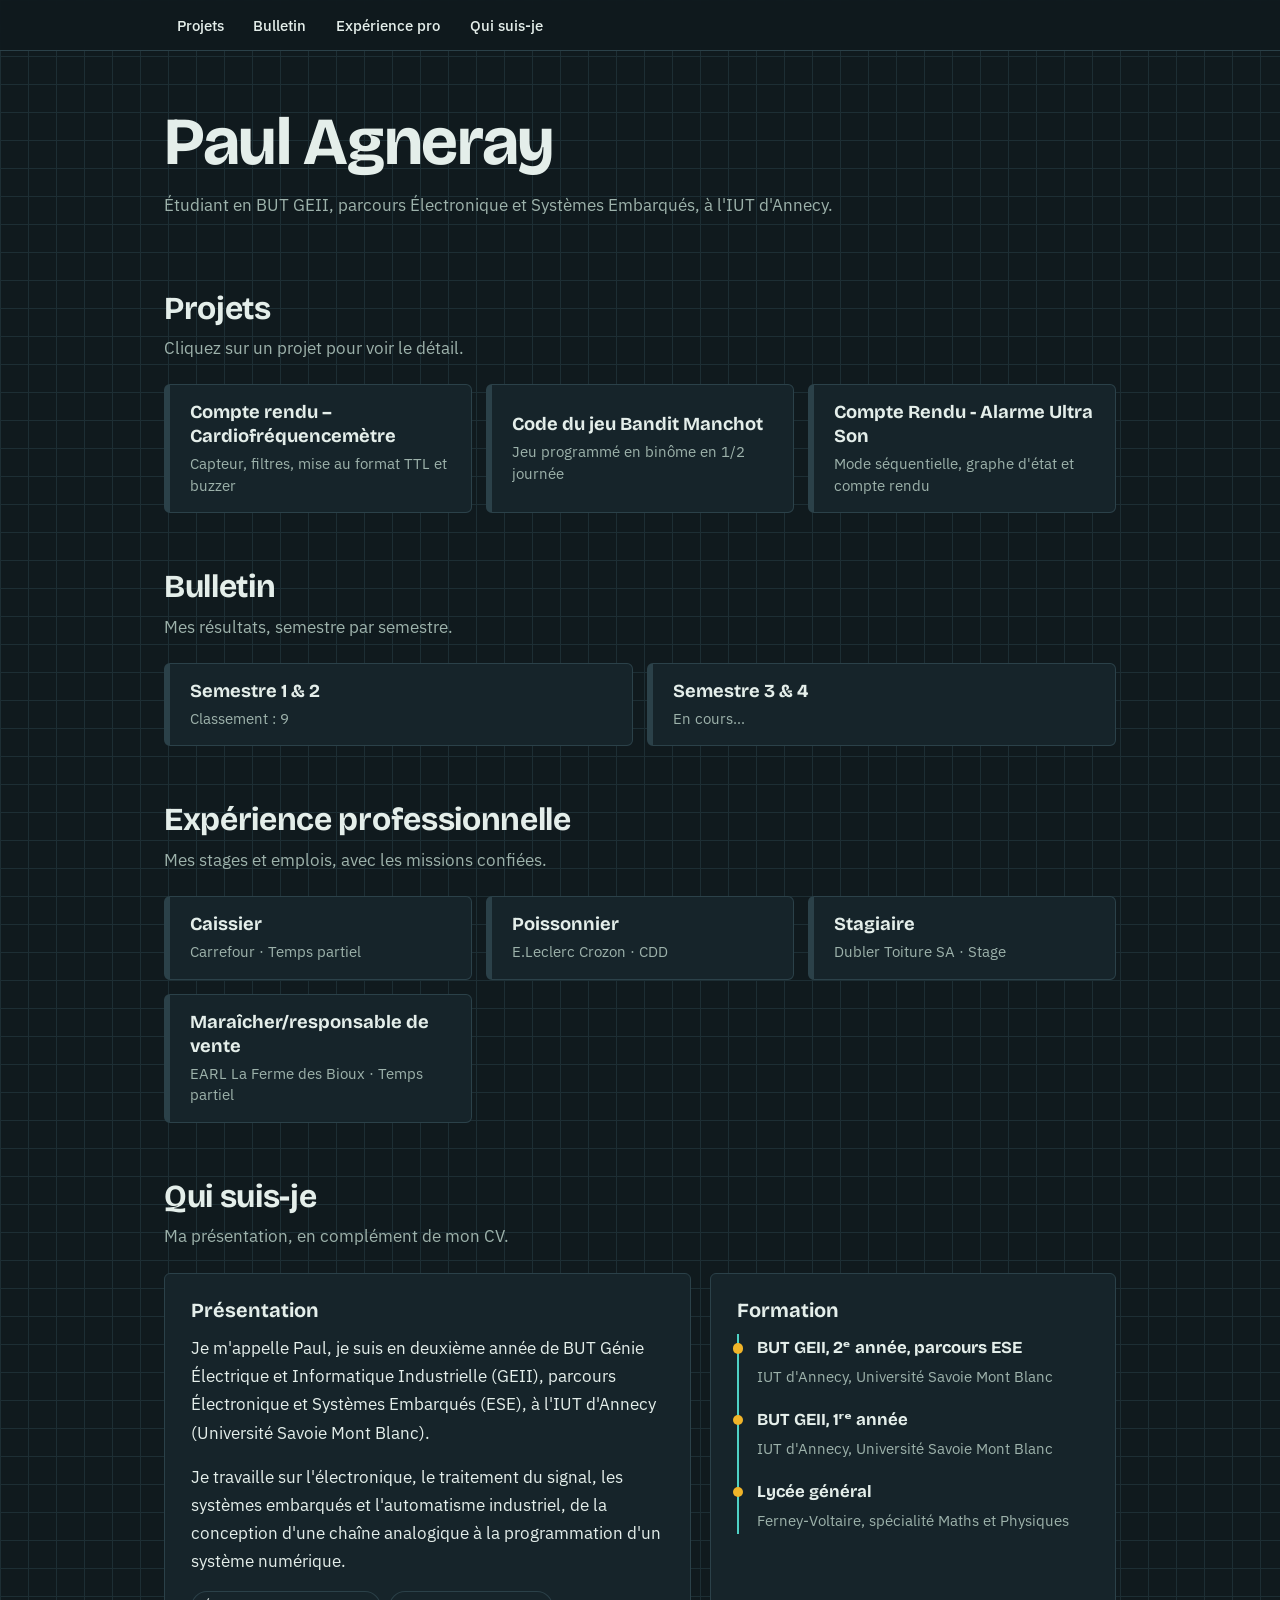
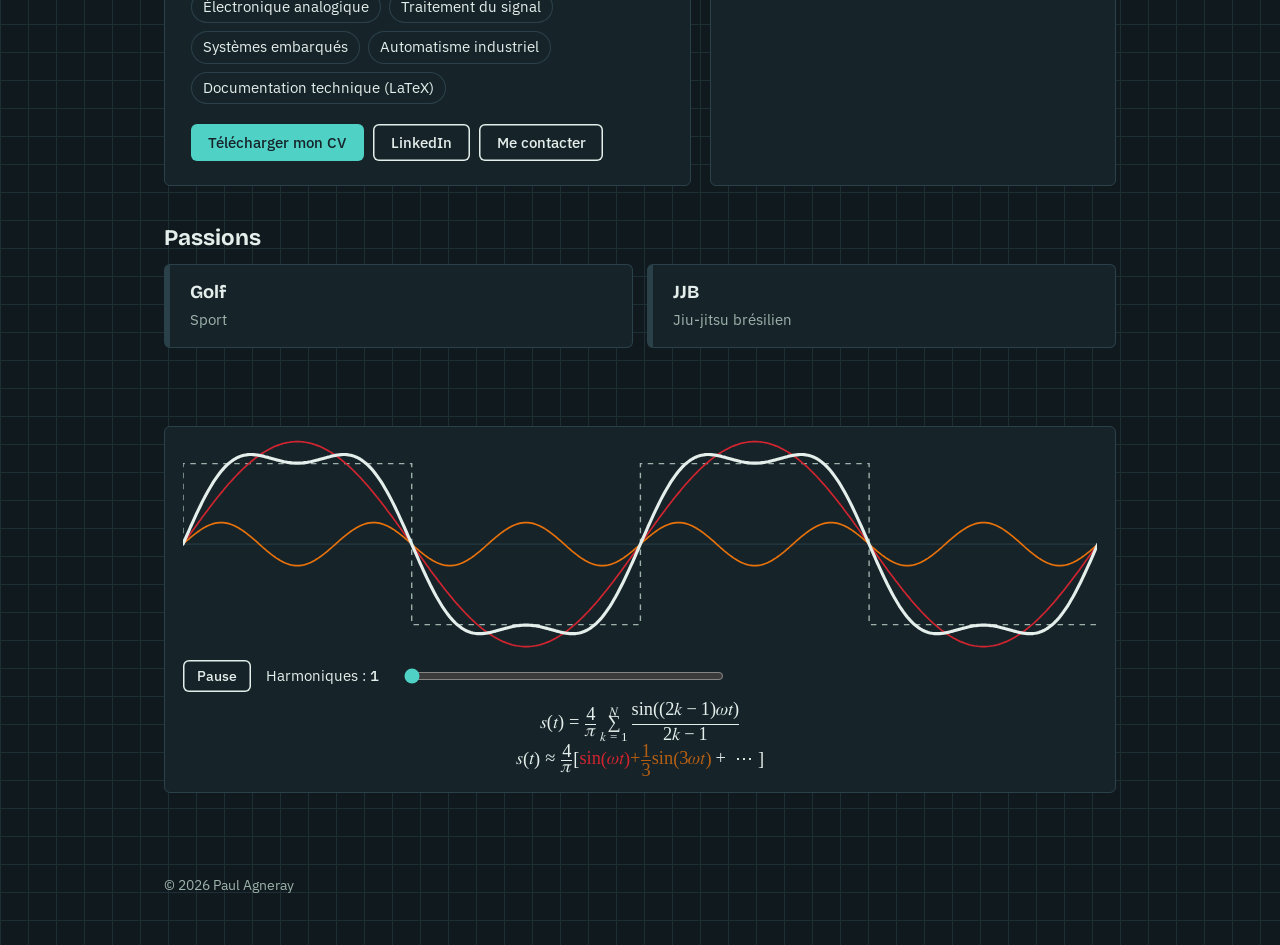
==== index.html @ c21e946a "Update index.html" ====
<!DOCTYPE html>
<html lang="fr">
<head>
<meta charset="utf-8">
<meta name="viewport" content="width=device-width, initial-scale=1">
<title>Paul Agneray – Portfolio</title>
<link rel="preconnect" href="https://fonts.googleapis.com">
<link rel="preconnect" href="https://fonts.gstatic.com" crossorigin>
<link href="https://fonts.googleapis.com/css2?family=Bricolage+Grotesque:wght@500;700&family=IBM+Plex+Sans:wght@400;500&display=swap" rel="stylesheet">
<script>
/* Si un fichier du site ne se charge pas, un message l'indique en haut de la page */
(function () {
  const problemes = [];
  function afficher() {
    if (!document.body) { document.addEventListener("DOMContentLoaded", afficher); return; }
    let b = document.getElementById("diagnostic");
    if (!b) {
      b = document.createElement("div");
      b.id = "diagnostic";
      b.setAttribute("role", "alert");
      b.style.cssText = "padding:12px 16px;background:#fff3cd;color:#5c4400;border-bottom:2px solid #d9950b;font:15px/1.5 system-ui,sans-serif;";
      document.body.insertBefore(b, document.body.firstChild);
    }
    b.textContent = "";
    const t = document.createElement("strong");
    t.textContent = "Le site n'a pas pu se charger correctement.";
    b.appendChild(t);
    problemes.filter(function (p, i) { return problemes.indexOf(p) === i; }).forEach(function (p) {
      const l = document.createElement("div"); l.textContent = "• " + p; b.appendChild(l);
    });
    const c = document.createElement("div");
    c.textContent = "Vérifie que ces fichiers sont bien dans le dépôt GitHub, au même endroit que index.html.";
    b.appendChild(c);
  }
  window.addEventListener("error", function (e) {
    const el = e.target;
    if (el && el !== window && (el.src || el.href)) {
      const f = el.getAttribute("src") || el.getAttribute("href");
      if (/^https?:/.test(f)) return;   // fichier externe (polices Google) : on ignore
      problemes.push("fichier introuvable : " + f);
    } else if (e.message) problemes.push("erreur : " + e.message + (e.filename ? " (" + e.filename.split("/").slice(-2).join("/") + ")" : ""));
    afficher();
  }, true);
})();
</script>
<link rel="stylesheet" href="style.css">
</head>
<body>

<nav class="nav" aria-label="Navigation principale">
  <ul>
    <li><a href="#projets">Projets</a></li>
    <li><a href="#bulletin">Bulletin</a></li>
    <li><a href="#experience">Expérience pro</a></li>
    <li><a href="#about">Qui suis-je</a></li>
  </ul>
</nav>

<main>
  <header class="hero">
    <h1>Paul Agneray</h1>
    <p>Étudiant en BUT GEII, parcours Électronique et Systèmes Embarqués, à l'IUT d'Annecy.</p>
  </header>
  
  <section id="projets" aria-labelledby="t-projets">
    <h2 id="t-projets">Projets</h2>
    <p class="intro">Cliquez sur un projet pour voir le détail.</p>
    <div class="choices" data-key="projets"></div>
    <div class="detail" hidden></div>
  </section>

  <section id="bulletin" aria-labelledby="t-bulletin">
    <h2 id="t-bulletin">Bulletin</h2>
    <p class="intro">Mes résultats, semestre par semestre.</p>
    <div class="choices" data-key="bulletin"></div>
    <div class="detail" hidden></div>
  </section>

  <section id="experience" aria-labelledby="t-experience">
    <h2 id="t-experience">Expérience professionnelle</h2>
    <p class="intro">Mes stages et emplois, avec les missions confiées.</p>
    <div class="choices" data-key="experience"></div>
    <div class="detail" hidden></div>
  </section>

  <section id="about" aria-labelledby="t-about">
    <h2 id="t-about">Qui suis-je</h2>
    <p class="intro">Ma présentation, en complément de mon CV.</p>
    <div class="about">
      <div class="card">
        <h3>Présentation</h3>
        <!-- ✏️ À personnaliser -->
        <p>Je m'appelle Paul, je suis en deuxième année de BUT Génie Électrique et Informatique Industrielle (GEII), parcours Électronique et Systèmes Embarqués (ESE), à l'IUT d'Annecy (Université Savoie Mont Blanc).</p>
        <p>Je travaille sur l'électronique, le traitement du signal, les systèmes embarqués et l'automatisme industriel, de la conception d'une chaîne analogique à la programmation d'un système numérique.</p>
        <ul class="chips" aria-label="Compétences">
          <li>Électronique analogique</li>
          <li>Traitement du signal</li>
          <li>Systèmes embarqués</li>
          <li>Automatisme industriel</li>
          <li>Documentation technique (LaTeX)</li>
        </ul>
        <div class="links">
          <a class="btn" href="cv.pdf" download>Télécharger mon CV</a>
          <!-- ✏️ Remplace par l'adresse de ton profil LinkedIn -->
          <a class="btn alt" href="https://www.linkedin.com/in/" target="_blank" rel="noopener">LinkedIn</a>
          <button type="button" class="btn alt" id="copier-mail" data-mail="Paul.Agneray@etu.univ-savoie.fr" title="Copier mon adresse e-mail">Me contacter</button>
        </div>
      </div>
      <div class="card">
        <h3>Formation</h3>
        <ol class="timeline">
          <li><b>BUT GEII, 2ᵉ année, parcours ESE</b><small>IUT d'Annecy, Université Savoie Mont Blanc</small></li>
          <li><b>BUT GEII, 1ʳᵉ année</b><small>IUT d'Annecy, Université Savoie Mont Blanc</small></li>
          <li><b>Lycée général</b><small>Ferney-Voltaire, spécialité Maths et Physiques</small></li>
          <!-- ✏️ Ajoute ici ton parcours avant le BUT (bac, etc.) -->
        </ol>
      </div>
    </div>

    <h3 class="sous-titre">Passions</h3>
    <div class="choices" data-key="passions"></div>
    <div class="detail" hidden></div>
  </section>

 <section aria-label="Signal carré">
   </section>
    <!-- Signal carré reconstruit par une série de Fourier : chaque harmonique a sa couleur -->
    <figure class="fourier">
      <svg id="f-svg" viewBox="0 14 1000 232" role="img" aria-label="Somme de sinusoïdes impaires qui tend vers un signal carré">
        <line class="f-zero" x1="0" y1="130" x2="1000" y2="130"/>
        <path class="f-carre" d="M0,130 V42 H250 V218 H500 V42 H750 V218 H1000"/>
        <g id="f-harm"></g>
        <path id="f-somme" class="f-somme"/>
      </svg>

      <div class="f-controls">
        <button type="button" id="f-play" class="btn alt mini">Pause</button>
        <label for="f-n">Harmoniques&nbsp;: <output id="f-nout">1</output></label>
        <input type="range" id="f-n" min="1" max="9" step="1" value="1">
      </div>

      <div class="f-formule">
        <math display="block">
          <mrow>
            <mi>s</mi><mo>(</mo><mi>t</mi><mo>)</mo><mo>=</mo>
            <mfrac><mn>4</mn><mi>π</mi></mfrac>
            <munderover><mo>∑</mo><mrow><mi>k</mi><mo>=</mo><mn>1</mn></mrow><mi>N</mi></munderover>
            <mfrac>
              <mrow><mi>sin</mi><mo>(</mo><mo>(</mo><mn>2</mn><mi>k</mi><mo>−</mo><mn>1</mn><mo>)</mo><mi>ω</mi><mi>t</mi><mo>)</mo></mrow>
              <mrow><mn>2</mn><mi>k</mi><mo>−</mo><mn>1</mn></mrow>
            </mfrac>
          </mrow>
        </math>
        <math display="block" id="f-termes"></math>
      </div>

    </figure>
</main>
  


<footer>© <span id="year"></span> Paul Agneray</footer>
<!-- Les textes sont dans contenu.js, l'apparence dans style.css -->
<script src="code-jeu.js"></script>
<script src="outils.js"></script>
<script src="jeu.js"></script>
<script src="contenu.js"></script>
<script src="site.js"></script>
<script src="fourier.js"></script>
</body>
</html>
---- style.css ----
:root {
  --paper: #101a1e;
  --panel: #16242a;
  --ink: #e4eeea;
  --ink-soft: #9db2ab;
  --grid: #1d2e34;
  --trace: #4fd1c5;
  --mark: #f0b429;
  --line: #2b4149;
    --head: "Bricolage Grotesque", "Trebuchet MS", system-ui, sans-serif;
    --body: "IBM Plex Sans", system-ui, -apple-system, "Segoe UI", sans-serif;
  }

  * { box-sizing: border-box; }
  html { scroll-behavior: smooth; scroll-padding-top: 4.5rem; }
  body {
    margin: 0;
    font: 400 1.0625rem/1.65 var(--body);
    color: var(--ink);
    background-color: var(--paper);
    /* papier millimétré */
    background-image:
      linear-gradient(var(--grid) 1px, transparent 1px),
      linear-gradient(90deg, var(--grid) 1px, transparent 1px);
    background-size: 28px 28px;
  }
  a { color: var(--trace); }
  :focus-visible { outline: 3px solid var(--mark); outline-offset: 3px; border-radius: 4px; }

  /* Navigation */
  .nav {
    position: sticky; top: 0; z-index: 10;
    background: color-mix(in srgb, var(--paper) 92%, transparent);
    backdrop-filter: blur(6px);
    border-bottom: 1px solid var(--line);
  }
  .nav ul {
    display: flex; gap: .25rem; flex-wrap: wrap;
    max-width: 62rem; margin: 0 auto; padding: .6rem 1.25rem;
    list-style: none;
  }
  .nav a {
    display: block; padding: .35rem .8rem; border-radius: 999px;
    font: 500 .95rem var(--body); color: var(--ink); text-decoration: none;
  }
  .nav a:hover { background: var(--panel); box-shadow: inset 0 0 0 1px var(--line); }

  main { max-width: 62rem; margin: 0 auto; padding: 0 1.25rem 5rem; }

  /* En-tête */
  .hero { padding: 3.5rem 0 1rem; }
  .hero h1 {
    margin: 0; font: 700 clamp(2.4rem, 7vw, 4.2rem)/1.05 var(--head); letter-spacing: -.02em;
  }
  .hero p { margin: .8rem 0 0; max-width: 55rem; color: var(--ink-soft); }

  /* Sections */
  section { padding-top: 3.5rem; }
  section > h2 { margin: 0 0 .4rem; font: 700 2rem/1.15 var(--head); letter-spacing: -.01em; }
  .intro { margin: 0 0 1.4rem; color: var(--ink-soft); max-width: 40rem; }

  /* Boutons de choix */
  .choices { display: grid; grid-template-columns: repeat(auto-fit, minmax(15rem, 1fr)); gap: .9rem; }
  .choice {
    all: unset; box-sizing: border-box; cursor: pointer;
    display: block; padding: 1rem 1.1rem 1rem 1.25rem;
    background: var(--panel); border: 1px solid var(--line); border-left: 6px solid var(--line);
    border-radius: 6px;
    transition: border-color .15s, transform .15s;
  }
  .choice:hover { border-left-color: var(--trace); }
  .choice[aria-expanded="true"] { border-left-color: var(--mark); border-color: var(--mark); }
  .choice:focus-visible { outline: 3px solid var(--mark); outline-offset: 3px; }
  .choice strong { display: block; font: 700 1.15rem/1.3 var(--head); }
  .choice span { display: block; margin-top: .25rem; font-size: .93rem; line-height: 1.45; color: var(--ink-soft); }

  /* Panneau de détail */
  .detail {
    margin-top: 1rem; padding: 1.5rem 1.6rem;
    background: var(--panel); border: 1px solid var(--line); border-radius: 6px;
    animation: open .2s ease-out;
  }
  .detail[hidden] { display: none; }
  .detail h3 { margin: 0 0 .2rem; font: 700 1.5rem/1.25 var(--head); }
  .detail .meta { margin: 0 0 1rem; color: var(--ink-soft); font-size: .95rem; }
  .detail p { margin: 0 0 1rem; max-width: 42rem; }
  .detail ul { margin: 0 0 1.2rem; padding-left: 1.2rem; max-width: 42rem; }
  .detail li { margin-bottom: .3rem; }
  .detail table { border-collapse: collapse; margin: 0 0 1.2rem; min-width: min(100%, 26rem); }
  .detail th, .detail td { text-align: left; padding: .45rem 1.2rem .45rem 0; border-bottom: 1px solid var(--line); }
  .detail th { font-weight: 500; }
  .empty { color: var(--ink-soft); font-size: .95rem; margin-top: .9rem; }
  @keyframes open { from { opacity: 0; } to { opacity: 1; } }

  .links { display: flex; flex-wrap: wrap; gap: .6rem; }
  .btn {
    display: inline-block; padding: .55rem 1.1rem; border-radius: 6px;
    background: var(--trace); color: var(--panel); font: 500 .95rem var(--body); text-decoration: none;
  }
  .btn:hover { filter: brightness(1.12); }
  .btn.alt { background: transparent; color: var(--ink); box-shadow: inset 0 0 0 1.5px var(--ink); }

  /* Qui suis-je */
  .about {
    display: grid; grid-template-columns: 1.3fr 1fr; gap: 1.2rem;
  }
  .card { background: var(--panel); border: 1px solid var(--line); border-radius: 6px; padding: 1.5rem 1.6rem; }
  .card h3 { margin: 0 0 .8rem; font: 700 1.25rem var(--head); }
  .card p { margin: 0 0 1rem; }
  .timeline { list-style: none; margin: 0; padding: 0 0 0 1.1rem; border-left: 2px solid var(--trace); }
  .timeline li { position: relative; margin-bottom: 1rem; }
  .timeline li::before {
    content: ""; position: absolute; left: -1.5rem; top: .55rem;
    width: .65rem; height: .65rem; border-radius: 50%; background: var(--mark);
  }
  .timeline b { display: block; font-family: var(--head); font-size: 1.05rem; }
  .timeline small { color: var(--ink-soft); font-size: .92rem; }
  .chips { display: flex; flex-wrap: wrap; gap: .5rem; padding: 0; margin: 0 0 1.2rem; list-style: none; }
  .chips li { padding: .25rem .75rem; border-radius: 999px; box-shadow: inset 0 0 0 1px var(--line); font-size: .93rem; }

  footer { max-width: 62rem; margin: 0 auto; padding: 0 1.25rem 3rem; color: var(--ink-soft); font-size: .9rem; }

  .schema { margin: 0 0 1.2rem; }
  .schema img { display: block; width: 100%; height: auto; border: 1px solid var(--line); border-radius: 4px; }

  /* Une couleur par harmonique */
  :root {
    --c1: #d1242f; --c2: #e8710a; --c3: #b88600; --c4: #2f9e44; --c5: #0a9396;
    --c6: #1971c2; --c7: #5f3dc4; --c8: #ae3ec9; --c9: #d6336c;
  }
  @media (prefers-color-scheme: dark) {
    :root {
      --c1: #ff6b6b; --c2: #ffa94d; --c3: #ffd43b; --c4: #69db7c; --c5: #38d9a9;
      --c6: #4dabf7; --c7: #9775fa; --c8: #da77f2; --c9: #f783ac;
    }
  }

  /* Signal carré (série de Fourier) */
  .fourier { margin: 1.4rem 0 0; padding: .7rem 1.1rem .8rem; background: var(--panel); border: 1px solid var(--line); border-radius: 6px; }
  .fourier svg { display: block; width: 100%; height: auto; }
  .f-zero { stroke: var(--line); stroke-width: 1; }
  .f-carre { fill: none; stroke: var(--ink-soft); stroke-width: 1.5; stroke-dasharray: 6 6; }
  #f-harm path { fill: none; stroke-width: 1.8; stroke-linejoin: round; }
  .f-somme { fill: none; stroke: var(--ink); stroke-width: 3.4; stroke-linejoin: round; stroke-linecap: round; }
  .f-controls { display: flex; flex-wrap: wrap; align-items: center; gap: .9rem; margin-top: .6rem; font-size: .95rem; }
  .f-controls input[type="range"] { flex: 1 1 10rem; max-width: 20rem; accent-color: var(--trace); }
  .f-controls output { display: inline-block; min-width: 1.2em; font-weight: 500; }
  .f-formule { margin-top: .4rem; overflow-x: auto; }
  .f-formule math { font-size: 1.15rem; margin: .2rem 0; }
  .schema figcaption { margin-top: .4rem; color: var(--ink-soft); font-size: .92rem; }
  .carte { max-width: 38rem; margin: 0 0 1rem; }
  .carte iframe { display: block; width: 100%; height: 15rem; border: 1px solid var(--line); border-radius: 4px; background: var(--paper); }
  .lieu { margin: .4rem 0 0; color: var(--ink-soft); font-size: .92rem; }
  .sous-titre { margin: 2.4rem 0 .8rem; font: 700 1.4rem/1.2 var(--head); }

  /* Boutons (éléments <button>) */
  button.btn { border: 0; cursor: pointer; font: 500 .95rem var(--body); }
  .btn.mini { padding: .4rem .9rem; font-size: .9rem; }

  /* Onglets d'un détail */
  .tabs { display: flex; flex-wrap: wrap; gap: .4rem; margin: 1.1rem 0 .9rem; }
  .tab { all: unset; box-sizing: border-box; cursor: pointer; padding: .4rem 1rem; border-radius: 999px; box-shadow: inset 0 0 0 1px var(--line); font: 500 .95rem var(--body); }
  .tab:hover { box-shadow: inset 0 0 0 1px var(--trace); }
  .tab.on { background: var(--ink); color: var(--panel); box-shadow: none; }
  .tab:focus-visible { outline: 3px solid var(--mark); outline-offset: 3px; }
  .note { color: var(--ink-soft); font-size: .95rem; }

  /* Jeu du bandit manchot : terminal */
  .jeu { padding: 1.1rem 1.2rem; background: #0e191d; color: #e4eeea; border-radius: 6px; font: 400 .95rem/1.5 ui-monospace, "SFMono-Regular", Menlo, Consolas, monospace; }
  .jeu pre { margin: 0 0 .8rem; font: inherit; white-space: pre-wrap; color: #9db2ab; }
  .jeu-capital { margin: 0 0 .4rem; font-weight: 700; }
  .jeu-reels { display: flex; gap: .5rem; margin: .5rem 0 .9rem; }
  .reel { display: grid; grid-template-rows: repeat(3, 3rem); width: 4.2rem; background: #16262c; border-radius: 6px; overflow: hidden; }
  .reel span { display: flex; align-items: center; justify-content: center; font-size: 1.7rem; opacity: .4; }
  .reel span:nth-child(2) { opacity: 1; background: rgba(240, 180, 41, .14); box-shadow: inset 0 0 0 2px #f0b429; }
  .jeu-msg { min-height: 1.5em; margin: 0 0 .8rem; white-space: pre-line; }
  .jeu-actions { display: flex; flex-wrap: wrap; align-items: center; gap: .5rem .7rem; }
  .jeu .btn { background: #4fd1c5; color: #0e191d; }
  .jeu .btn.alt { background: transparent; color: #e4eeea; box-shadow: inset 0 0 0 1.5px #e4eeea; }
  .jeu .btn.on { background: #f0b429; color: #0e191d; box-shadow: none; }
  .jeu .btn:disabled { opacity: .4; cursor: not-allowed; }
  .jeu .coche { display: inline-flex; align-items: center; gap: .35rem; cursor: pointer; }

  /* Code C affiché */
  .code { margin: 0; max-height: 34rem; overflow: auto; padding: 1rem 1.1rem; background: #0e191d; color: #dbe7e2; border-radius: 6px; font: 400 .85rem/1.55 ui-monospace, "SFMono-Regular", Menlo, Consolas, monospace; tab-size: 4; }
  .code .com { color: #7f9a94; font-style: italic; }
  .code .str { color: #e9c46a; }
  .code .pre { color: #c792ea; }
  .code .kw { color: #4fd1c5; }
  .code .num { color: #f78c6c; }

  /* Lecteur PDF */
  .pdf { display: block; width: 100%; height: 80vh; min-height: 600px; border: 1px solid var(--line); border-radius: 4px; background: #fff; margin-bottom: 1.2rem; }

  @media (max-width: 720px) { .about { grid-template-columns: 1fr; } }
  @media (prefers-reduced-motion: reduce) {
    html { scroll-behavior: auto; }
    .detail { animation: none; }
    .choice { transition: none; }
  }
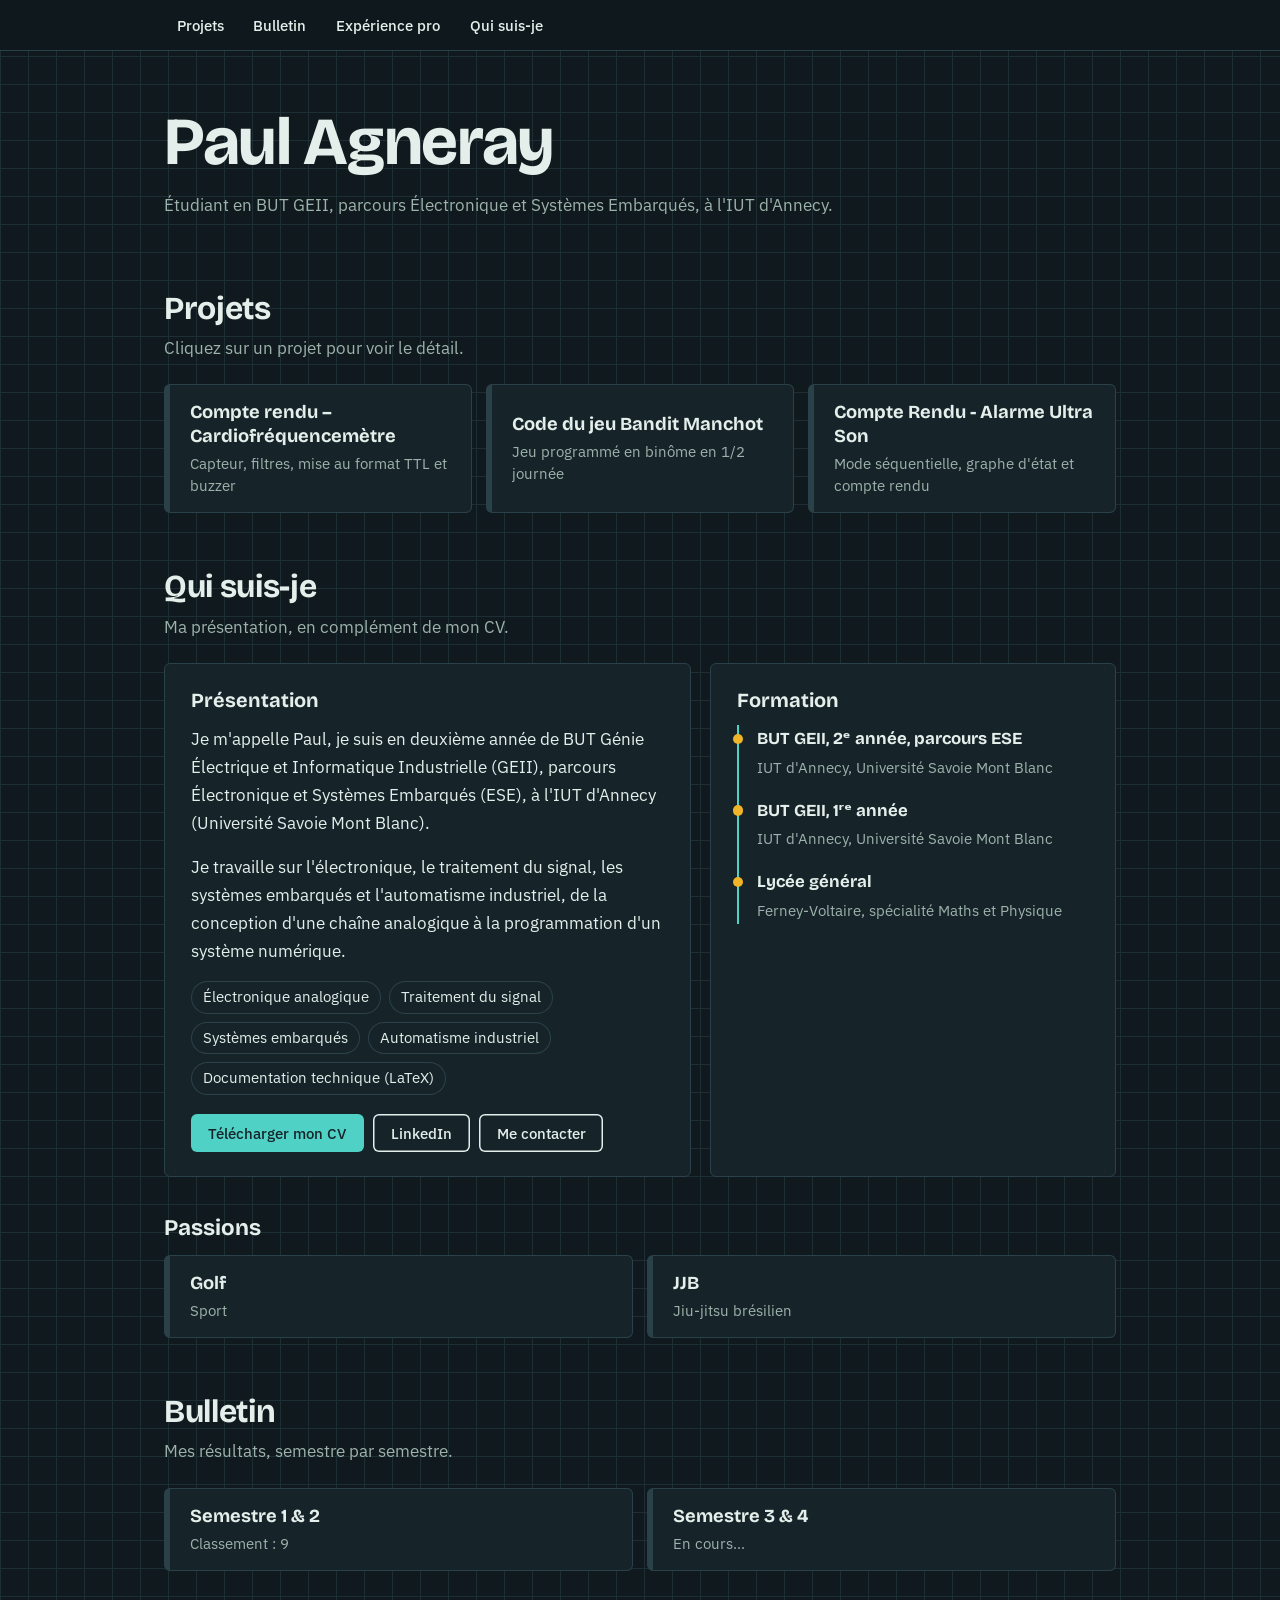
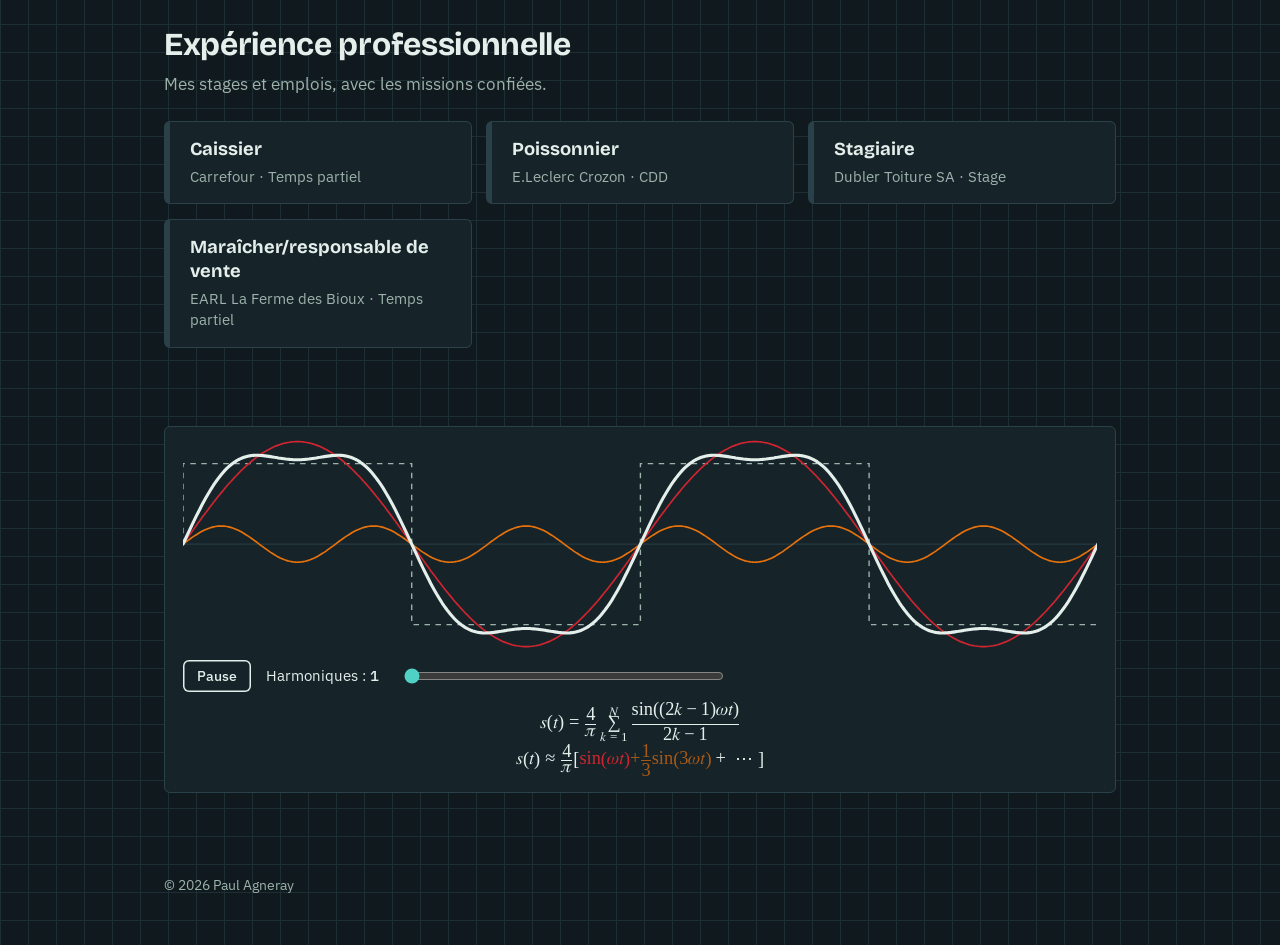
==== commit 2792af74: "Reorganize sections and fix minor typos" ====
--- a/index.html
+++ b/index.html
@@ -69,21 +69,7 @@
     <div class="detail" hidden></div>
   </section>
 
-  <section id="bulletin" aria-labelledby="t-bulletin">
-    <h2 id="t-bulletin">Bulletin</h2>
-    <p class="intro">Mes résultats, semestre par semestre.</p>
-    <div class="choices" data-key="bulletin"></div>
-    <div class="detail" hidden></div>
-  </section>
-
-  <section id="experience" aria-labelledby="t-experience">
-    <h2 id="t-experience">Expérience professionnelle</h2>
-    <p class="intro">Mes stages et emplois, avec les missions confiées.</p>
-    <div class="choices" data-key="experience"></div>
-    <div class="detail" hidden></div>
-  </section>
-
-  <section id="about" aria-labelledby="t-about">
+    <section id="about" aria-labelledby="t-about">
     <h2 id="t-about">Qui suis-je</h2>
     <p class="intro">Ma présentation, en complément de mon CV.</p>
     <div class="about">
@@ -111,7 +97,7 @@
         <ol class="timeline">
           <li><b>BUT GEII, 2ᵉ année, parcours ESE</b><small>IUT d'Annecy, Université Savoie Mont Blanc</small></li>
           <li><b>BUT GEII, 1ʳᵉ année</b><small>IUT d'Annecy, Université Savoie Mont Blanc</small></li>
-          <li><b>Lycée général</b><small>Ferney-Voltaire, spécialité Maths et Physiques</small></li>
+          <li><b>Lycée général</b><small>Ferney-Voltaire, spécialité Maths et Physique</small></li>
           <!-- ✏️ Ajoute ici ton parcours avant le BUT (bac, etc.) -->
         </ol>
       </div>
@@ -122,6 +108,20 @@
     <div class="detail" hidden></div>
   </section>
 
+  <section id="bulletin" aria-labelledby="t-bulletin">
+    <h2 id="t-bulletin">Bulletin</h2>
+    <p class="intro">Mes résultats, semestre par semestre.</p>
+    <div class="choices" data-key="bulletin"></div>
+    <div class="detail" hidden></div>
+  </section>
+
+  <section id="experience" aria-labelledby="t-experience">
+    <h2 id="t-experience">Expérience professionnelle</h2>
+    <p class="intro">Mes stages et emplois, avec les missions confiées.</p>
+    <div class="choices" data-key="experience"></div>
+    <div class="detail" hidden></div>
+  </section>
+  
  <section aria-label="Signal carré">
    </section>
     <!-- Signal carré reconstruit par une série de Fourier : chaque harmonique a sa couleur -->
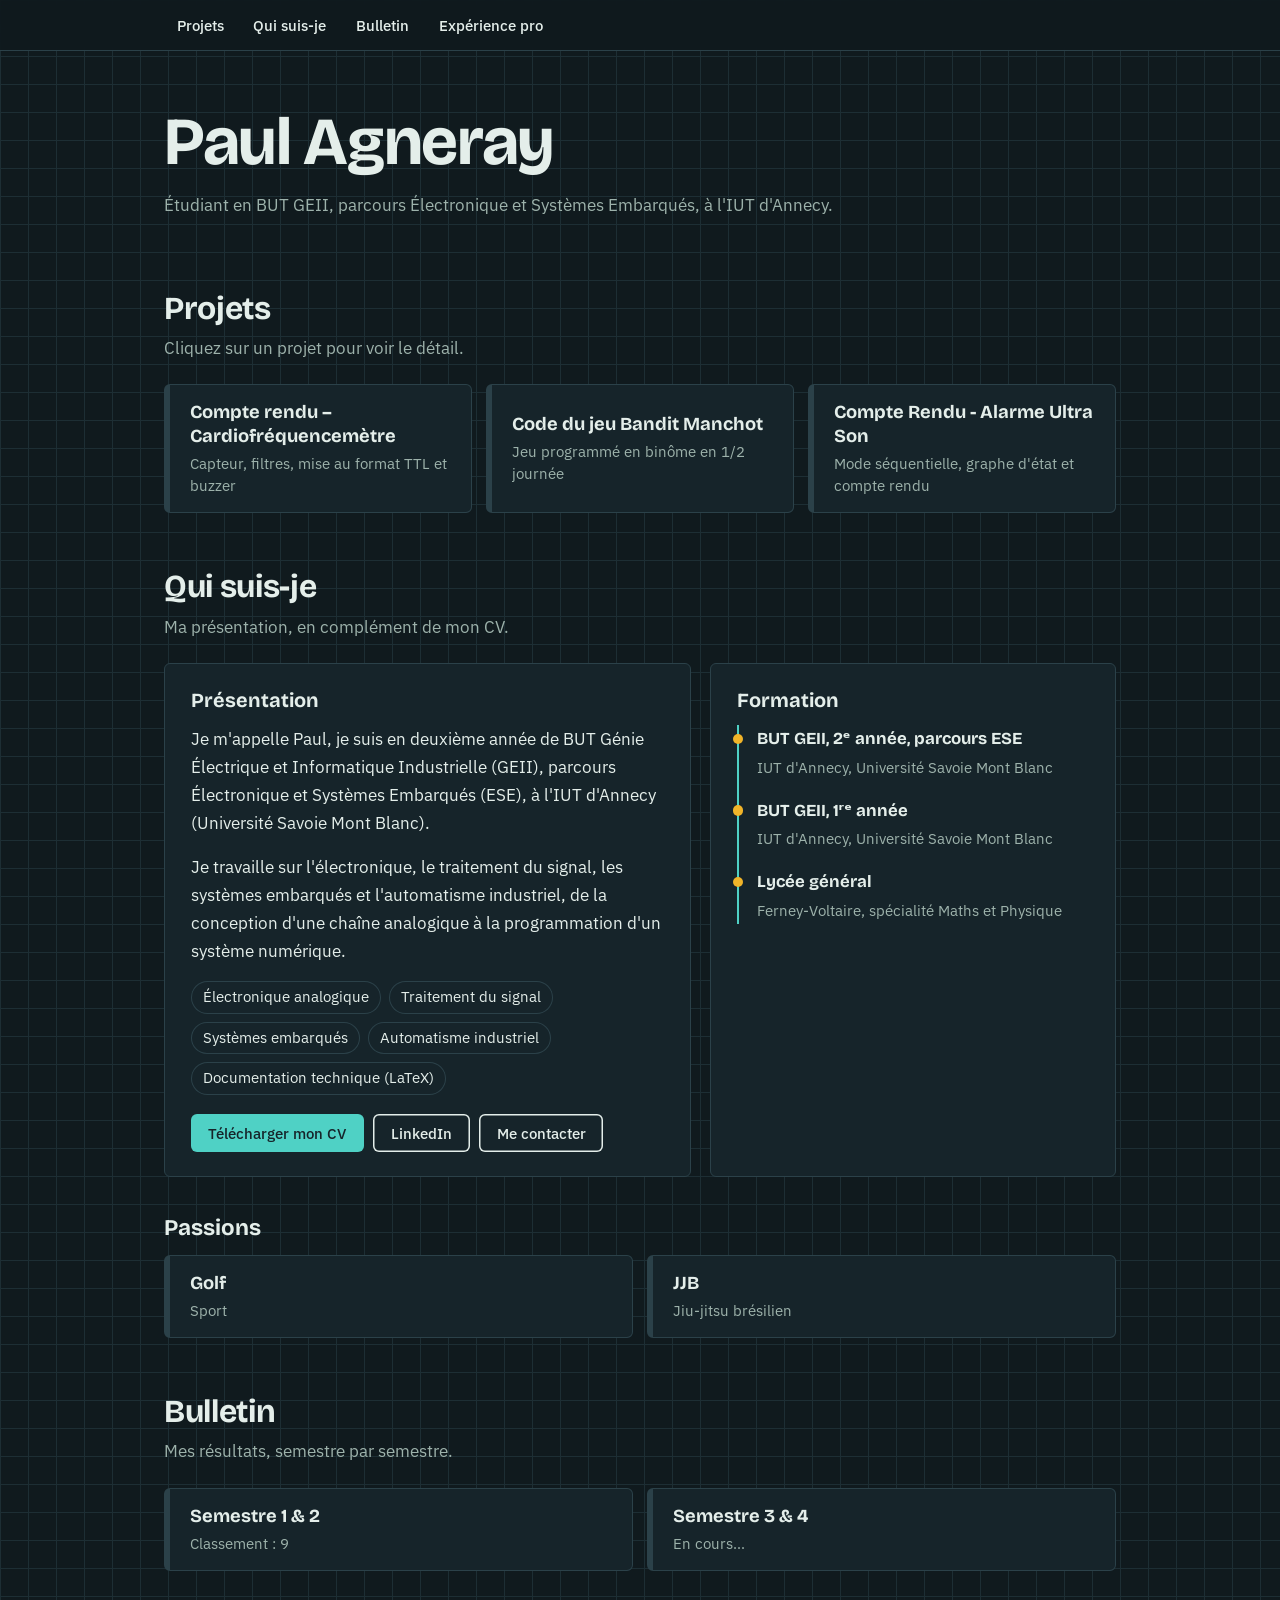
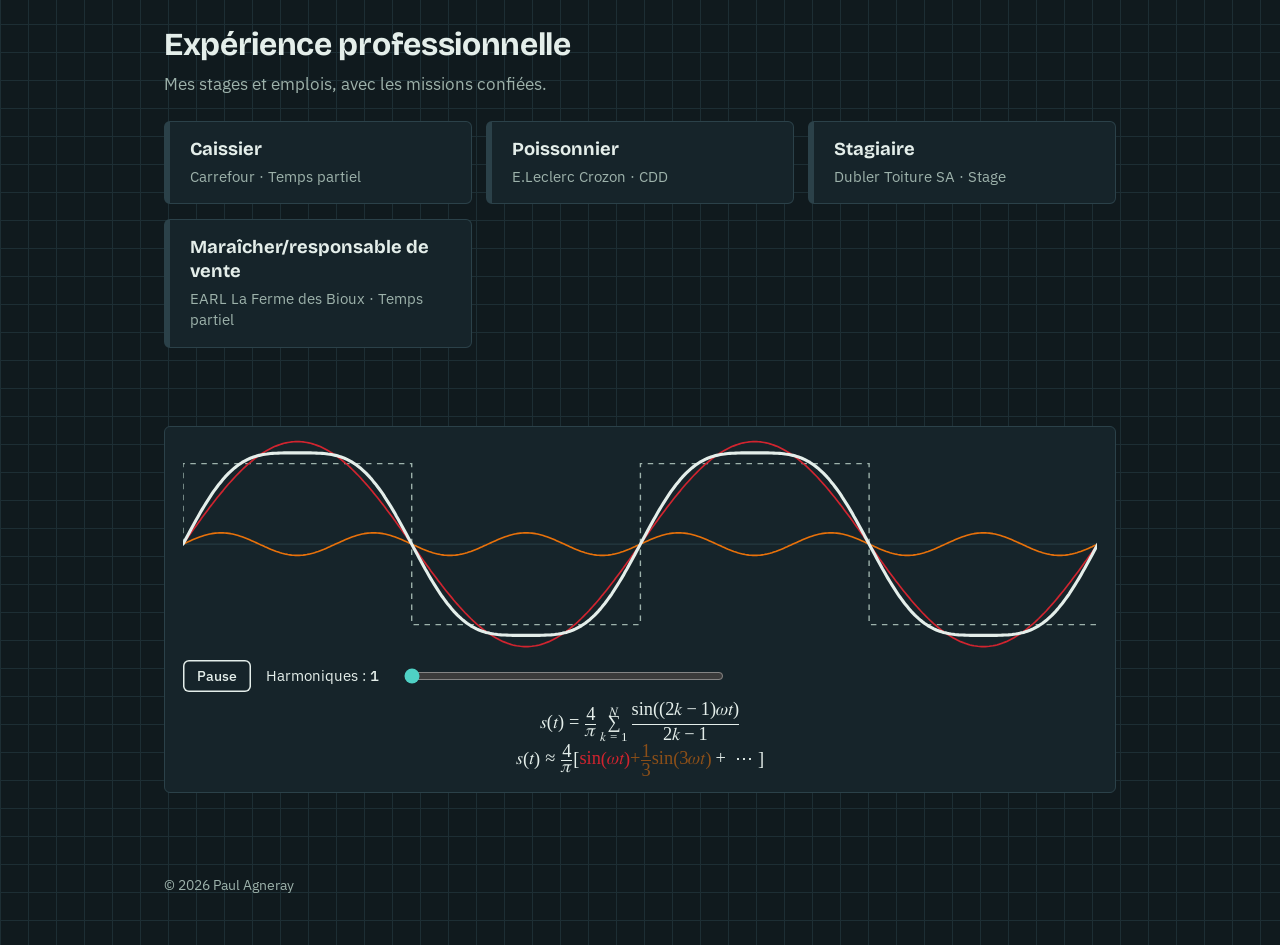
==== commit fa2a96ec: "Remove duplicate navigation item Removed duplicate 'Qui suis-je' link from navigation." ====
--- a/index.html
+++ b/index.html
@@ -50,9 +50,9 @@
 <nav class="nav" aria-label="Navigation principale">
   <ul>
     <li><a href="#projets">Projets</a></li>
+    <li><a href="#about">Qui suis-je</a></li>
     <li><a href="#bulletin">Bulletin</a></li>
     <li><a href="#experience">Expérience pro</a></li>
-    <li><a href="#about">Qui suis-je</a></li>
   </ul>
 </nav>
 
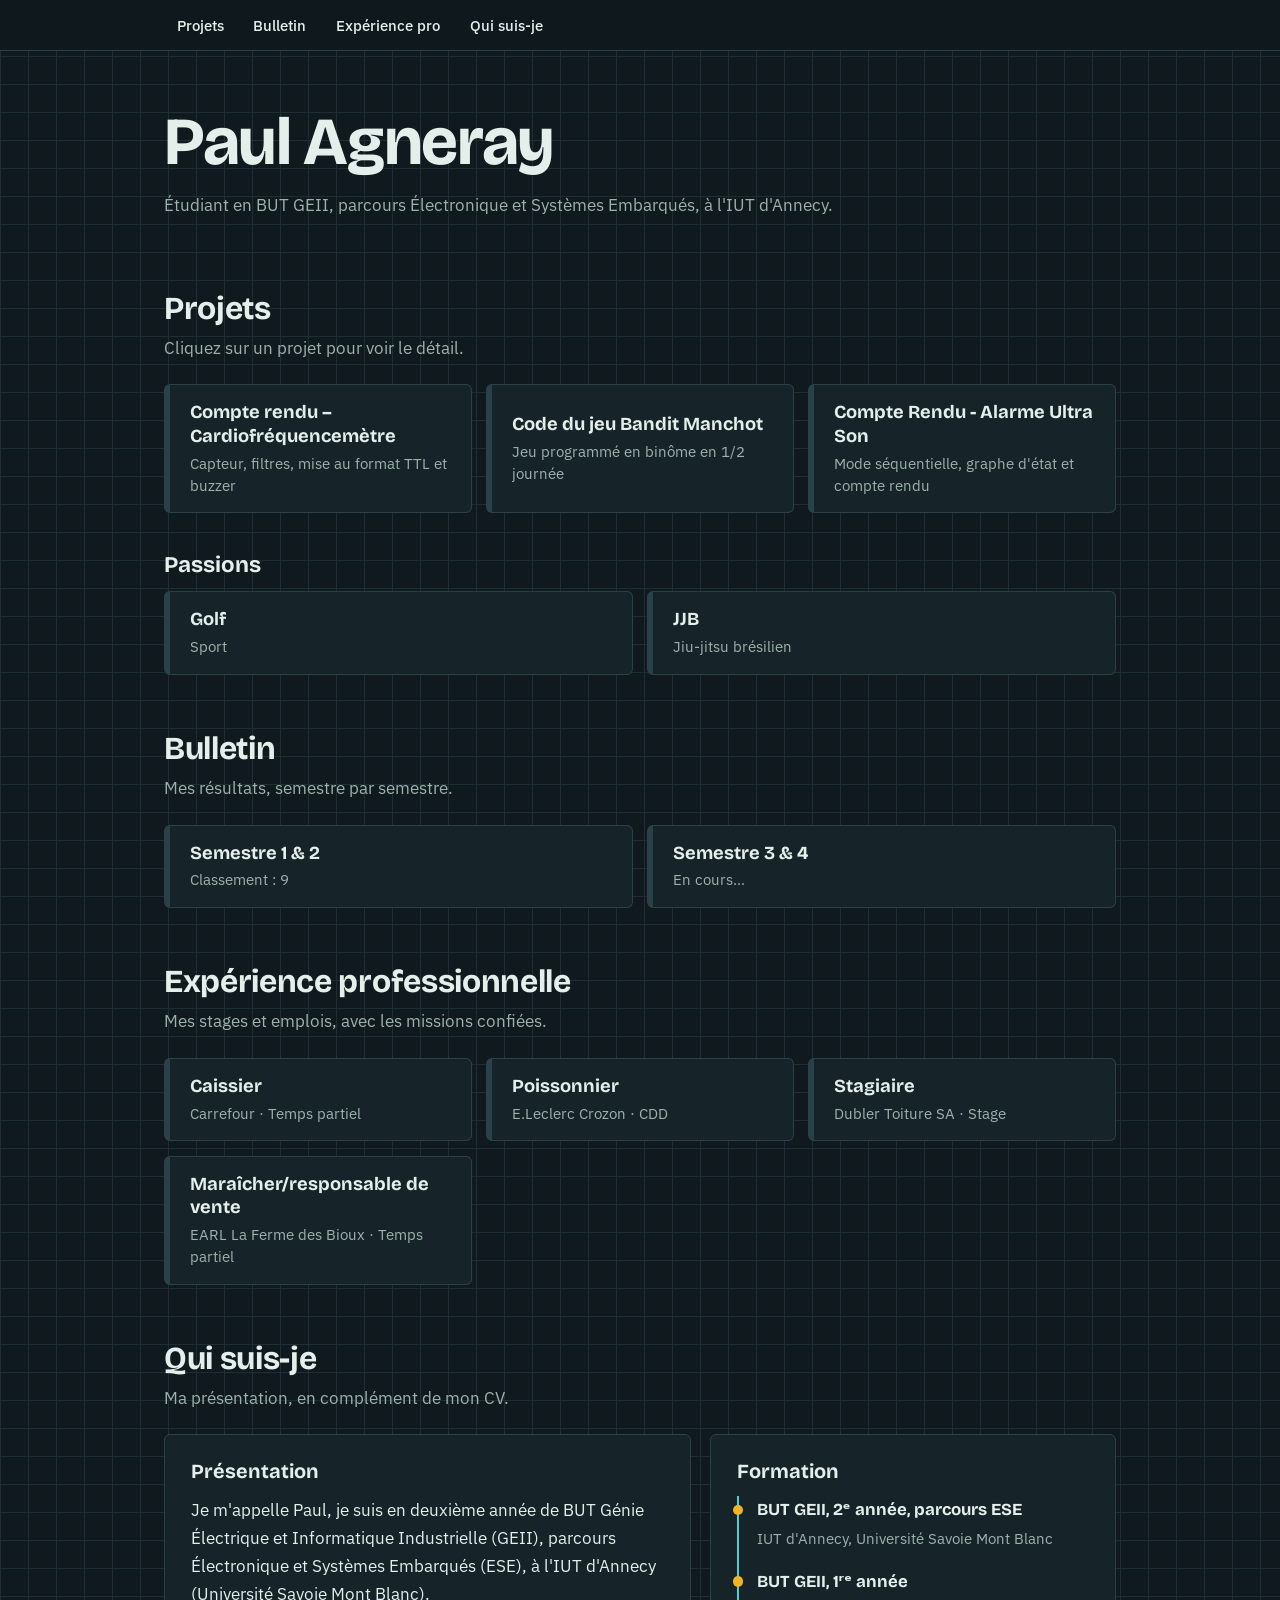
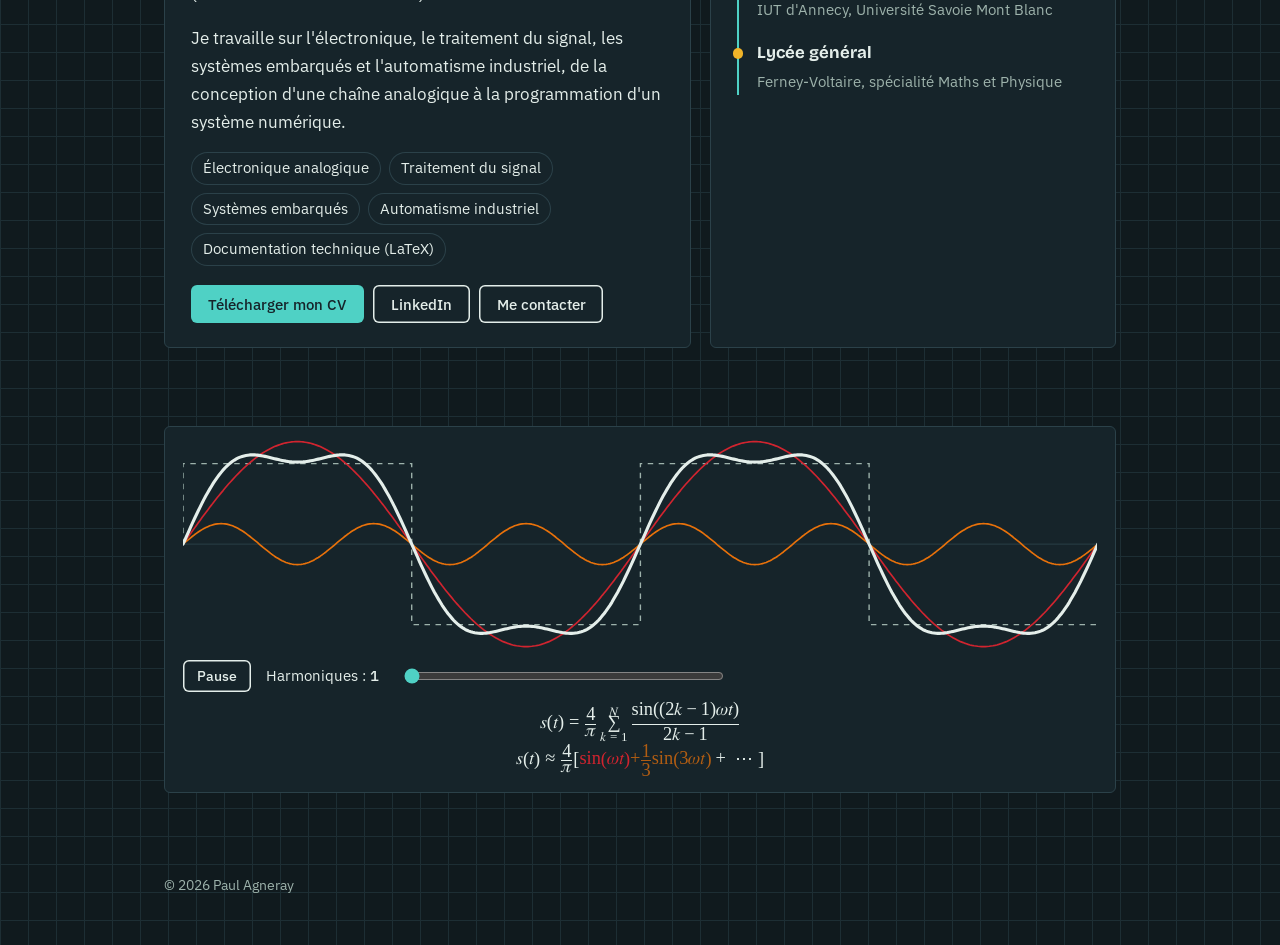
==== commit c3a11066: "Remove duplicate sections in index.html Removed duplicate sections for passions, bulletin, and exper" ====
--- a/index.html
+++ b/index.html
@@ -49,10 +49,10 @@
 
 <nav class="nav" aria-label="Navigation principale">
   <ul>
-    <li><a href="#projets">Projets</a></li>
-    <li><a href="#about">Qui suis-je</a></li>
+    <li><a href="#projets">Projets</a></li
     <li><a href="#bulletin">Bulletin</a></li>
     <li><a href="#experience">Expérience pro</a></li>
+    <li><a href="#about">Qui suis-je</a></li>
   </ul>
 </nav>
 
@@ -68,7 +68,25 @@
     <div class="choices" data-key="projets"></div>
     <div class="detail" hidden></div>
   </section>
+  
+    <h3 class="sous-titre">Passions</h3>
+    <div class="choices" data-key="passions"></div>
+    <div class="detail" hidden></div>
+  </section>
 
+  <section id="bulletin" aria-labelledby="t-bulletin">
+    <h2 id="t-bulletin">Bulletin</h2>
+    <p class="intro">Mes résultats, semestre par semestre.</p>
+    <div class="choices" data-key="bulletin"></div>
+    <div class="detail" hidden></div>
+  </section>
+
+  <section id="experience" aria-labelledby="t-experience">
+    <h2 id="t-experience">Expérience professionnelle</h2>
+    <p class="intro">Mes stages et emplois, avec les missions confiées.</p>
+    <div class="choices" data-key="experience"></div>
+    <div class="detail" hidden></div>
+  </section>
     <section id="about" aria-labelledby="t-about">
     <h2 id="t-about">Qui suis-je</h2>
     <p class="intro">Ma présentation, en complément de mon CV.</p>
@@ -103,25 +121,6 @@
       </div>
     </div>
 
-    <h3 class="sous-titre">Passions</h3>
-    <div class="choices" data-key="passions"></div>
-    <div class="detail" hidden></div>
-  </section>
-
-  <section id="bulletin" aria-labelledby="t-bulletin">
-    <h2 id="t-bulletin">Bulletin</h2>
-    <p class="intro">Mes résultats, semestre par semestre.</p>
-    <div class="choices" data-key="bulletin"></div>
-    <div class="detail" hidden></div>
-  </section>
-
-  <section id="experience" aria-labelledby="t-experience">
-    <h2 id="t-experience">Expérience professionnelle</h2>
-    <p class="intro">Mes stages et emplois, avec les missions confiées.</p>
-    <div class="choices" data-key="experience"></div>
-    <div class="detail" hidden></div>
-  </section>
-  
  <section aria-label="Signal carré">
    </section>
     <!-- Signal carré reconstruit par une série de Fourier : chaque harmonique a sa couleur -->
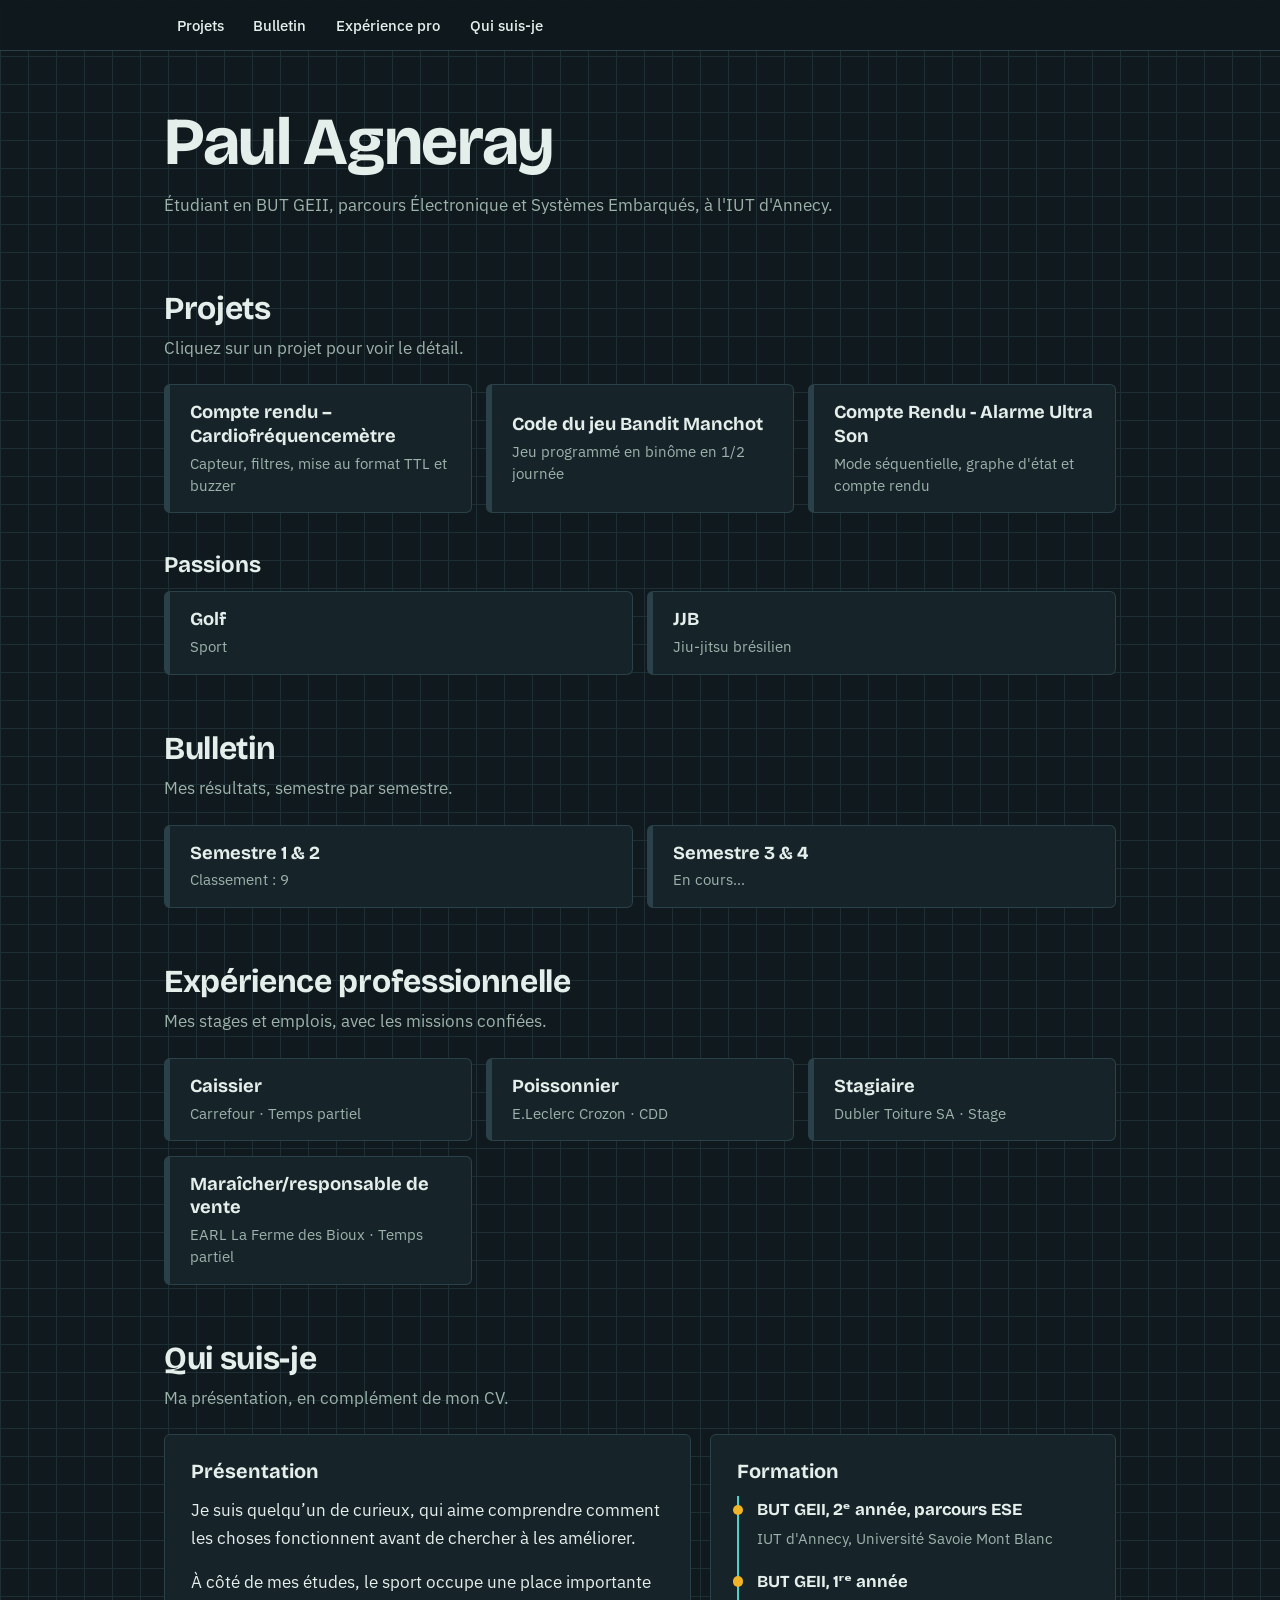
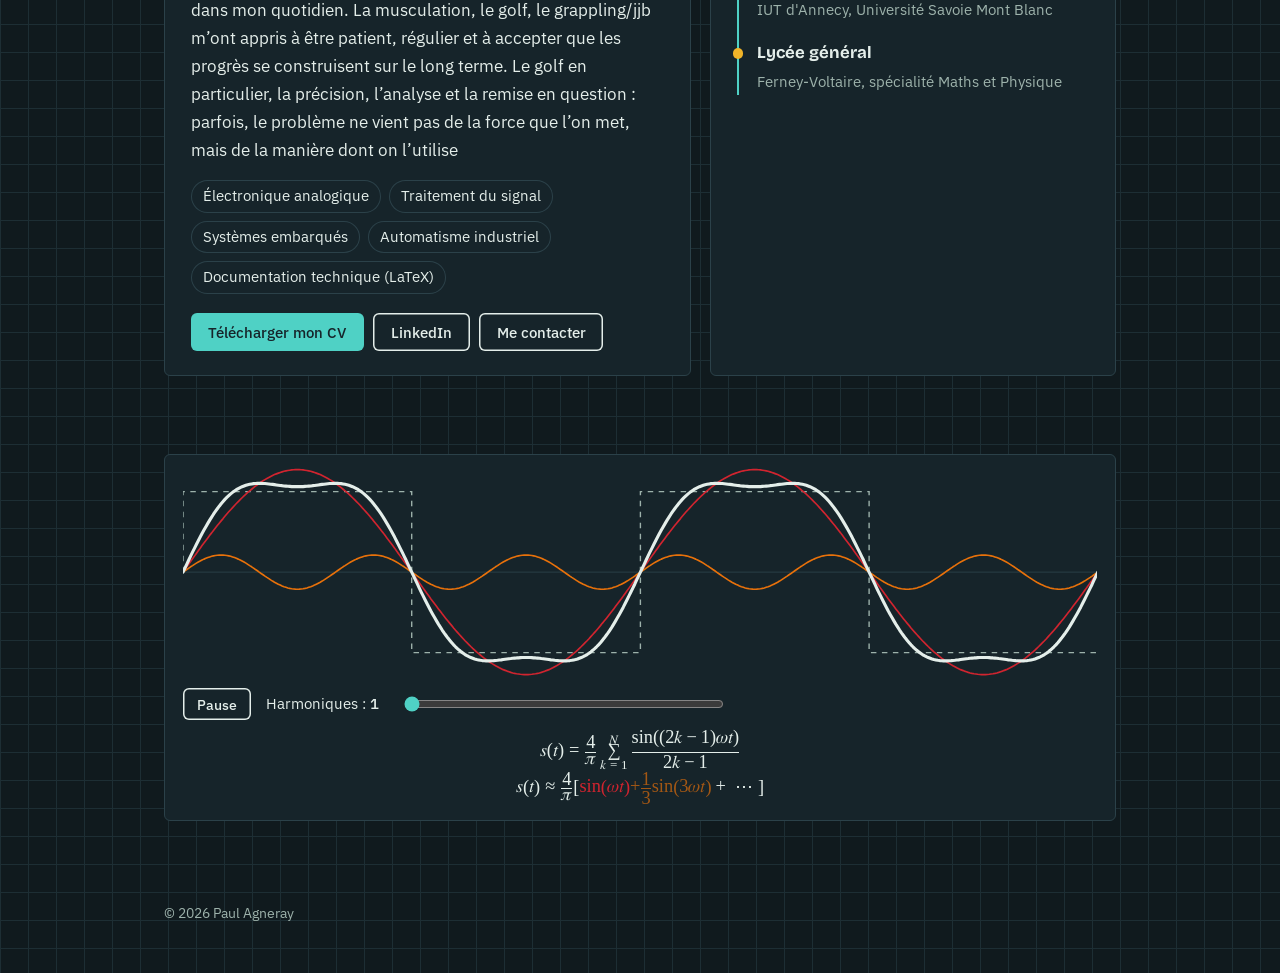
==== commit 72ed7662: "Revise personal description in index.html Updated personal introduction and added sports interests." ====
--- a/index.html
+++ b/index.html
@@ -94,8 +94,8 @@
       <div class="card">
         <h3>Présentation</h3>
         <!-- ✏️ À personnaliser -->
-        <p>Je m'appelle Paul, je suis en deuxième année de BUT Génie Électrique et Informatique Industrielle (GEII), parcours Électronique et Systèmes Embarqués (ESE), à l'IUT d'Annecy (Université Savoie Mont Blanc).</p>
-        <p>Je travaille sur l'électronique, le traitement du signal, les systèmes embarqués et l'automatisme industriel, de la conception d'une chaîne analogique à la programmation d'un système numérique.</p>
+        <p>Je suis quelqu’un de curieux, qui aime comprendre comment les choses fonctionnent avant de chercher à les améliorer.</p>
+        <p>À côté de mes études, le sport occupe une place importante dans mon quotidien. La musculation, le golf, le grappling/jjb m’ont appris à être patient, régulier et à accepter que les progrès se construisent sur le long terme. Le golf en particulier, la précision, l’analyse et la remise en question : parfois, le problème ne vient pas de la force que l’on met, mais de la manière dont on l’utilise </p>
         <ul class="chips" aria-label="Compétences">
           <li>Électronique analogique</li>
           <li>Traitement du signal</li>
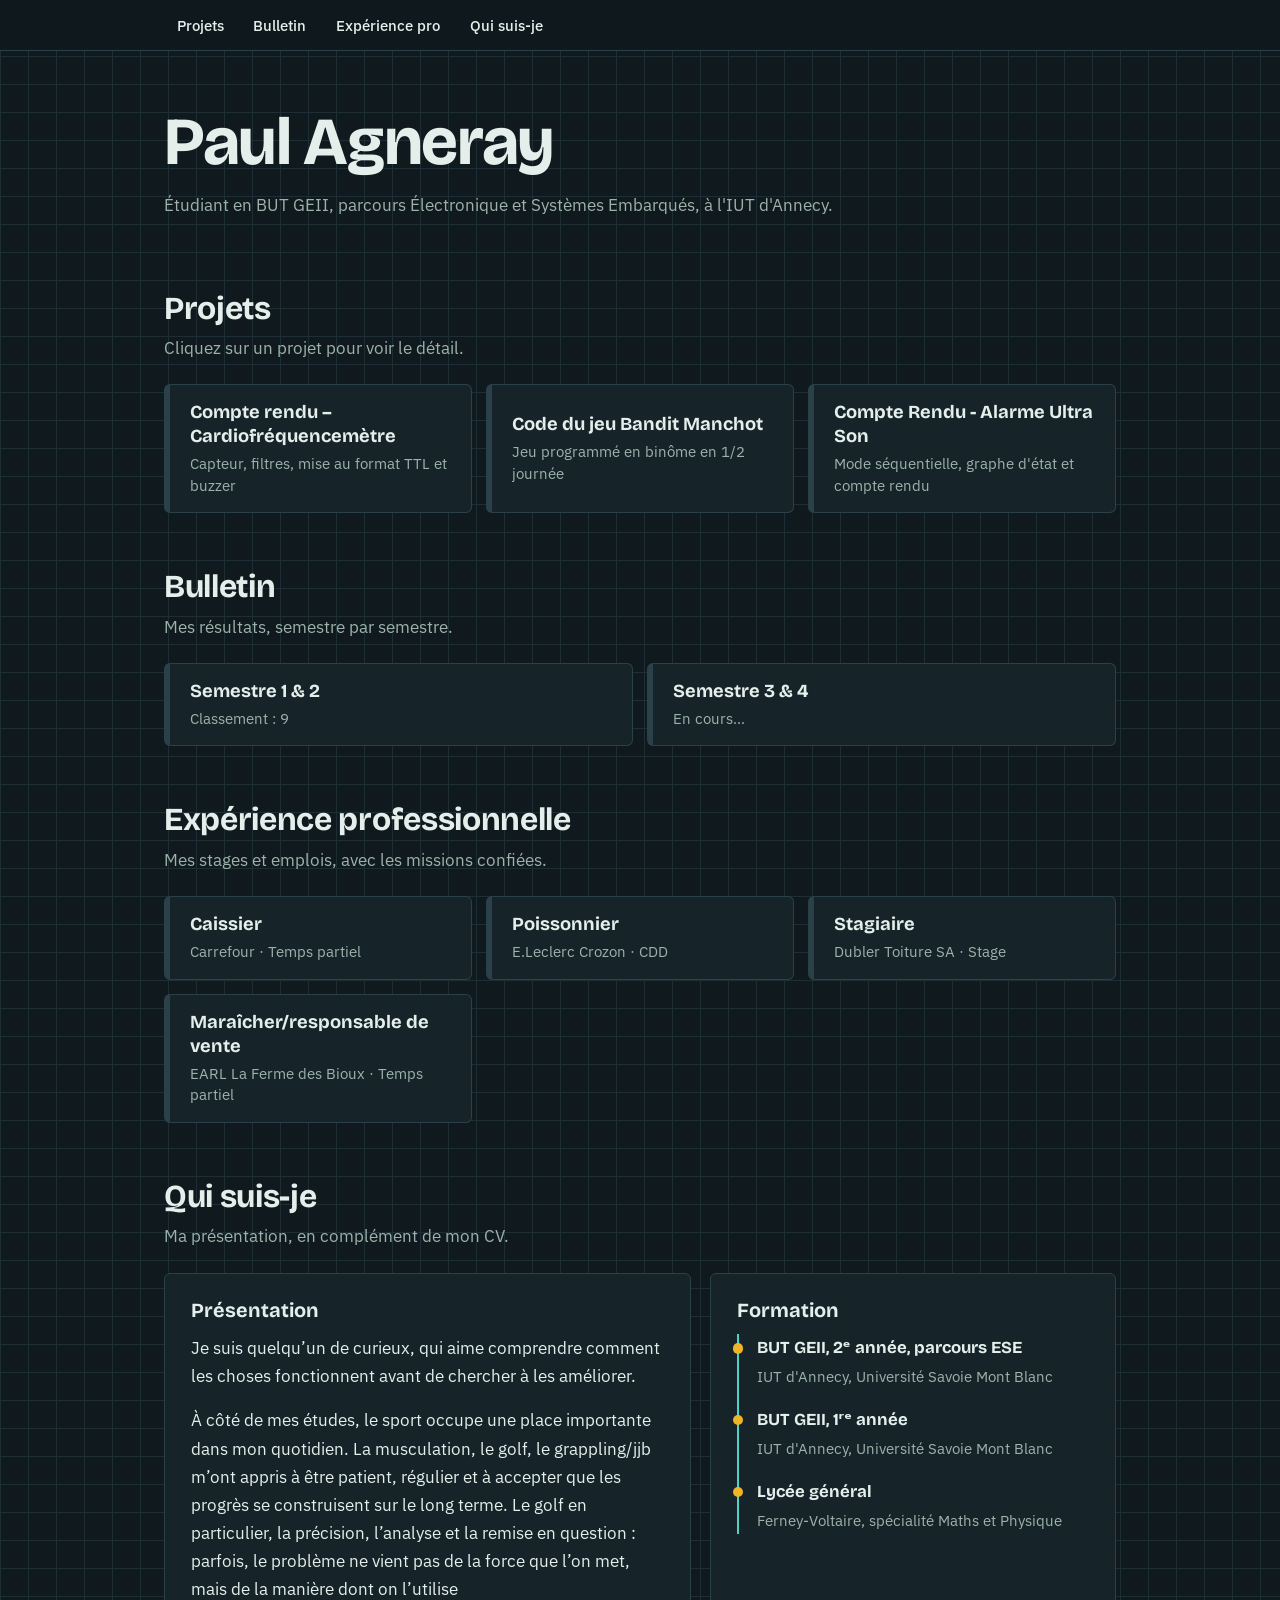
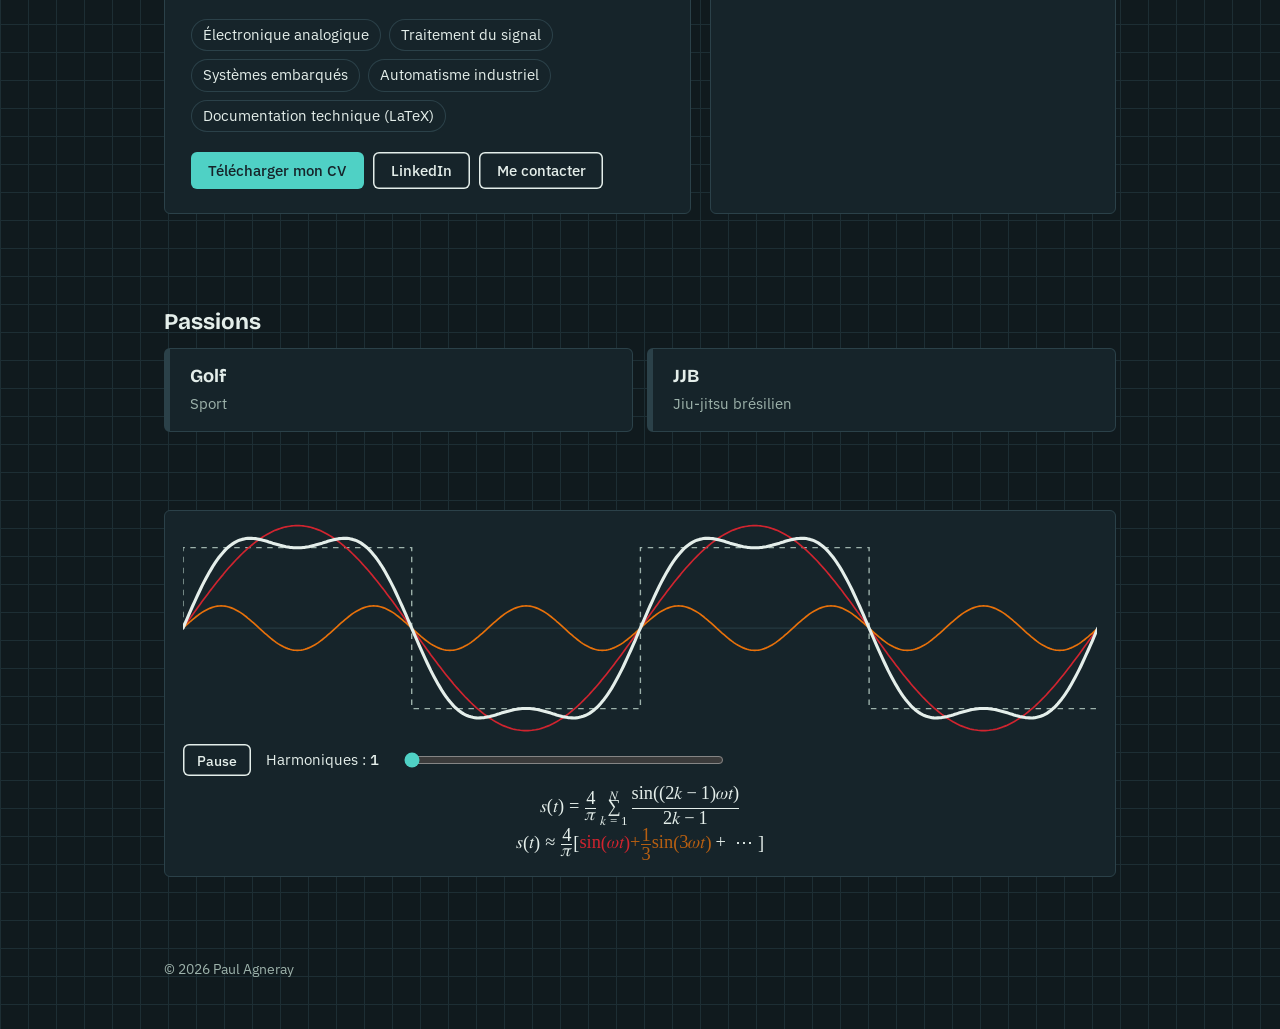
==== commit 6f0cd405: "Reintroduce 'Passions' section in index.html Restored the 'Passions' section in the HTML layout." ====
--- a/index.html
+++ b/index.html
@@ -68,11 +68,6 @@
     <div class="choices" data-key="projets"></div>
     <div class="detail" hidden></div>
   </section>
-  
-    <h3 class="sous-titre">Passions</h3>
-    <div class="choices" data-key="passions"></div>
-    <div class="detail" hidden></div>
-  </section>
 
   <section id="bulletin" aria-labelledby="t-bulletin">
     <h2 id="t-bulletin">Bulletin</h2>
@@ -87,6 +82,7 @@
     <div class="choices" data-key="experience"></div>
     <div class="detail" hidden></div>
   </section>
+  
     <section id="about" aria-labelledby="t-about">
     <h2 id="t-about">Qui suis-je</h2>
     <p class="intro">Ma présentation, en complément de mon CV.</p>
@@ -120,6 +116,12 @@
         </ol>
       </div>
     </div>
+
+       <section>
+      <h3 class="sous-titre">Passions</h3>
+    <div class="choices" data-key="passions"></div>
+    <div class="detail" hidden></div>
+  </section>
 
  <section aria-label="Signal carré">
    </section>
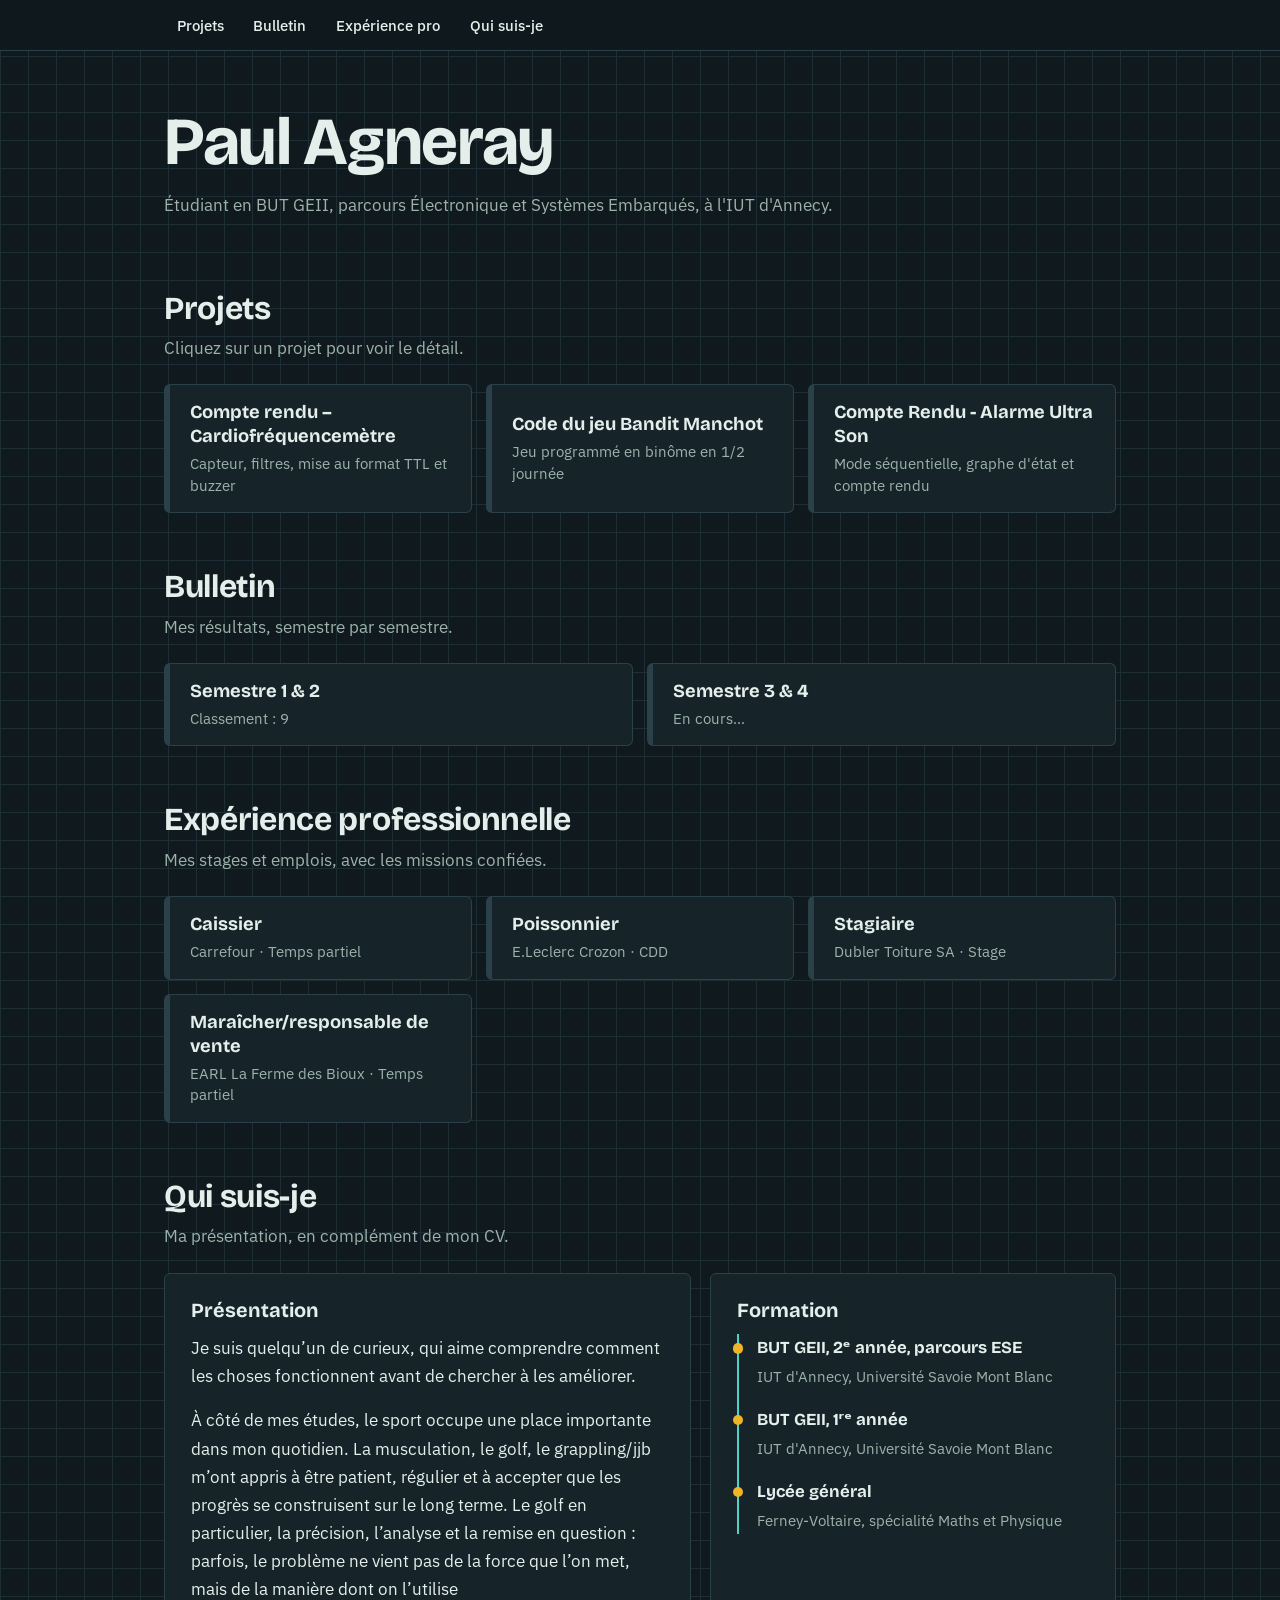
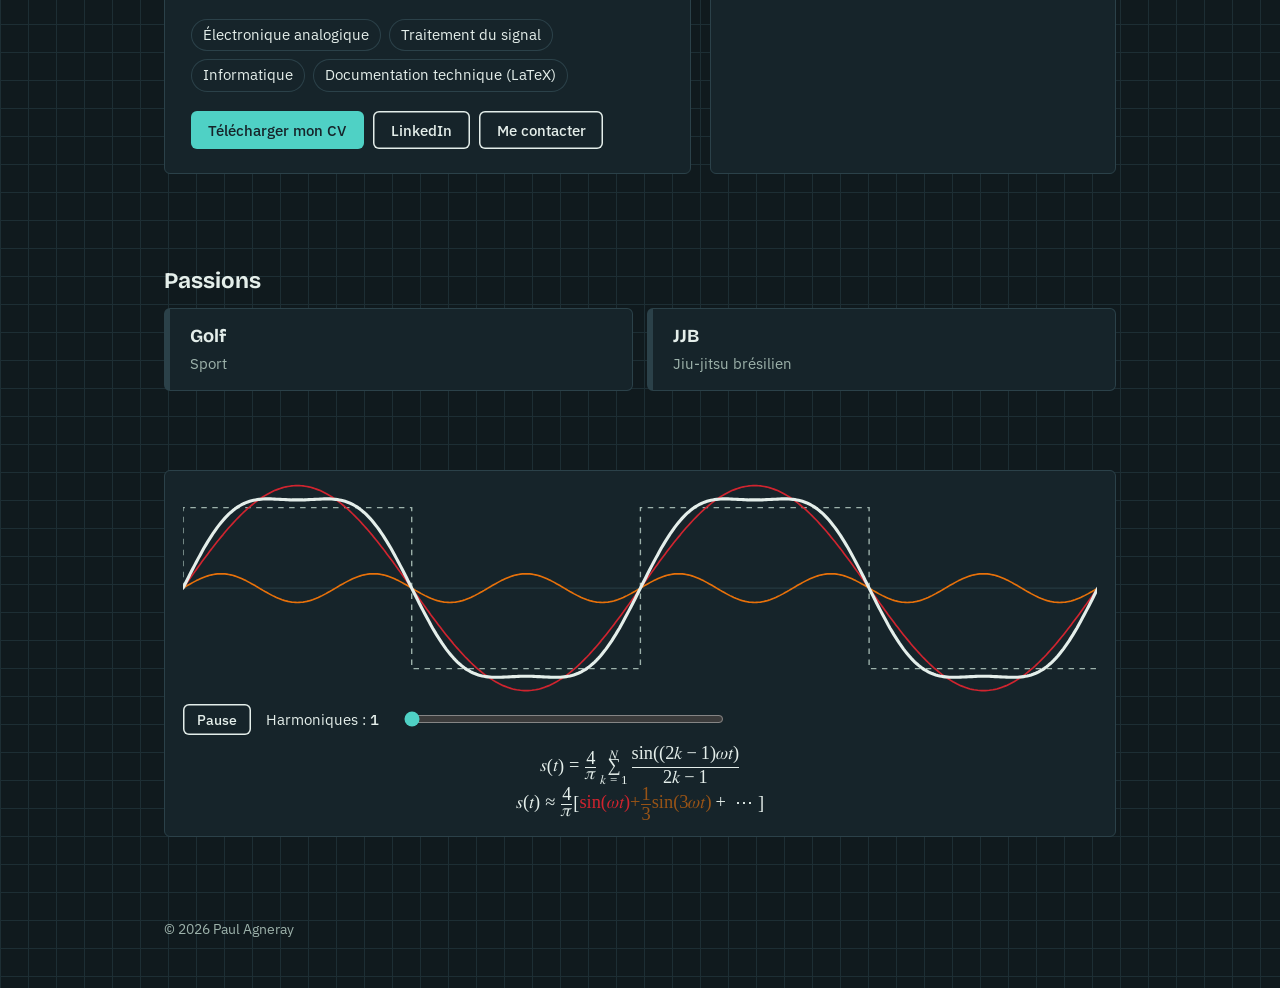
==== commit db409ddf: "Modify skills list and update LinkedIn link Updated LinkedIn profile link and added 'Informatique' t" ====
--- a/index.html
+++ b/index.html
@@ -95,14 +95,13 @@
         <ul class="chips" aria-label="Compétences">
           <li>Électronique analogique</li>
           <li>Traitement du signal</li>
-          <li>Systèmes embarqués</li>
-          <li>Automatisme industriel</li>
+          <li>Informatique</li>
           <li>Documentation technique (LaTeX)</li>
         </ul>
         <div class="links">
           <a class="btn" href="cv.pdf" download>Télécharger mon CV</a>
           <!-- ✏️ Remplace par l'adresse de ton profil LinkedIn -->
-          <a class="btn alt" href="https://www.linkedin.com/in/" target="_blank" rel="noopener">LinkedIn</a>
+          <a class="btn alt" href="https://www.linkedin.com/in/paul-agneray-527720221/" target="_blank" rel="noopener">LinkedIn</a>
           <button type="button" class="btn alt" id="copier-mail" data-mail="Paul.Agneray@etu.univ-savoie.fr" title="Copier mon adresse e-mail">Me contacter</button>
         </div>
       </div>
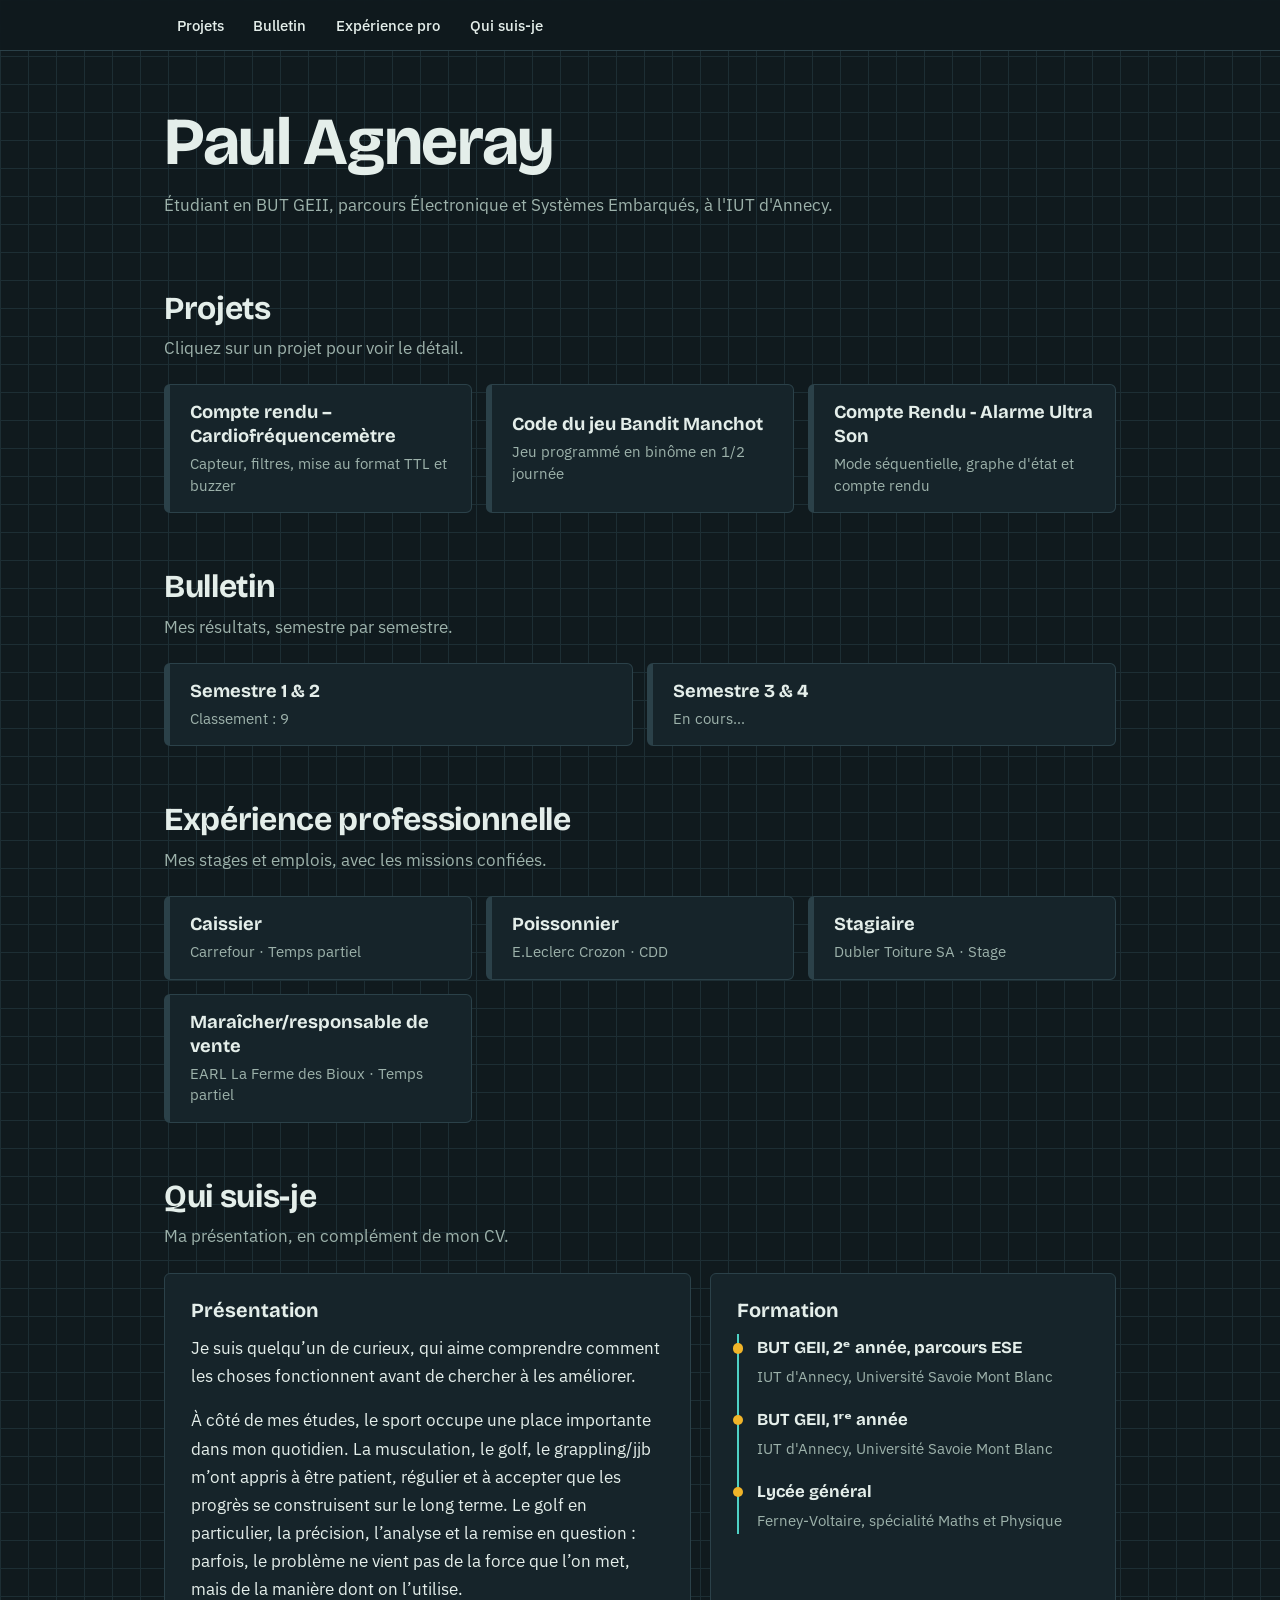
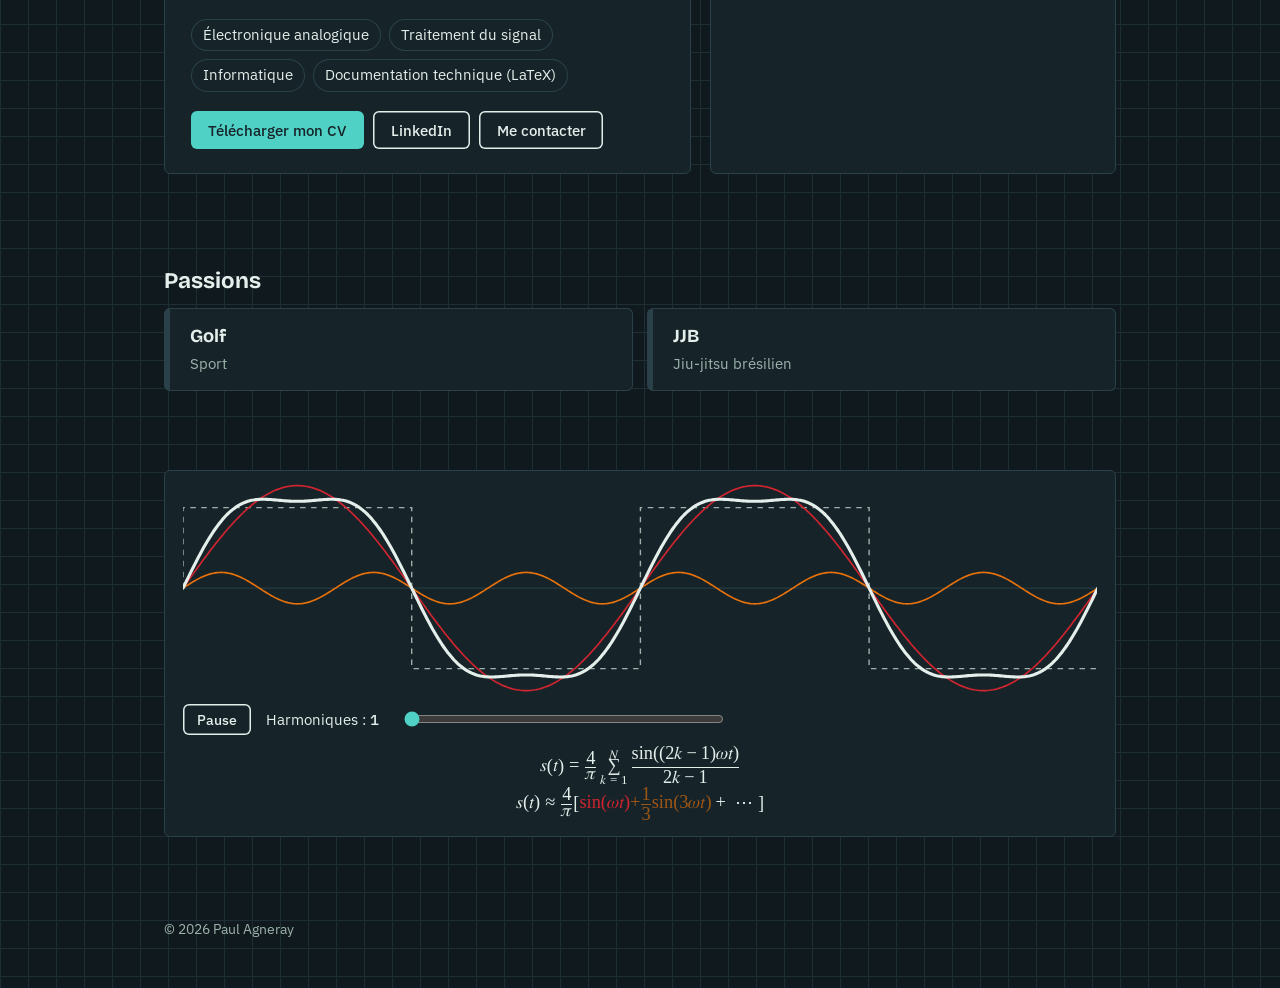
==== commit f4b98679: "Update index.html" ====
--- a/index.html
+++ b/index.html
@@ -91,7 +91,9 @@
         <h3>Présentation</h3>
         <!-- ✏️ À personnaliser -->
         <p>Je suis quelqu’un de curieux, qui aime comprendre comment les choses fonctionnent avant de chercher à les améliorer.</p>
-        <p>À côté de mes études, le sport occupe une place importante dans mon quotidien. La musculation, le golf, le grappling/jjb m’ont appris à être patient, régulier et à accepter que les progrès se construisent sur le long terme. Le golf en particulier, la précision, l’analyse et la remise en question : parfois, le problème ne vient pas de la force que l’on met, mais de la manière dont on l’utilise </p>
+        <p>À côté de mes études, le sport occupe une place importante dans mon quotidien. La musculation, le golf, le grappling/jjb m’ont 
+          appris à être patient, régulier et à accepter que les progrès se construisent sur le long terme. Le golf en particulier, la précision,
+          l’analyse et la remise en question : parfois, le problème ne vient pas de la force que l’on met, mais de la manière dont on l’utilise. </p>
         <ul class="chips" aria-label="Compétences">
           <li>Électronique analogique</li>
           <li>Traitement du signal</li>
